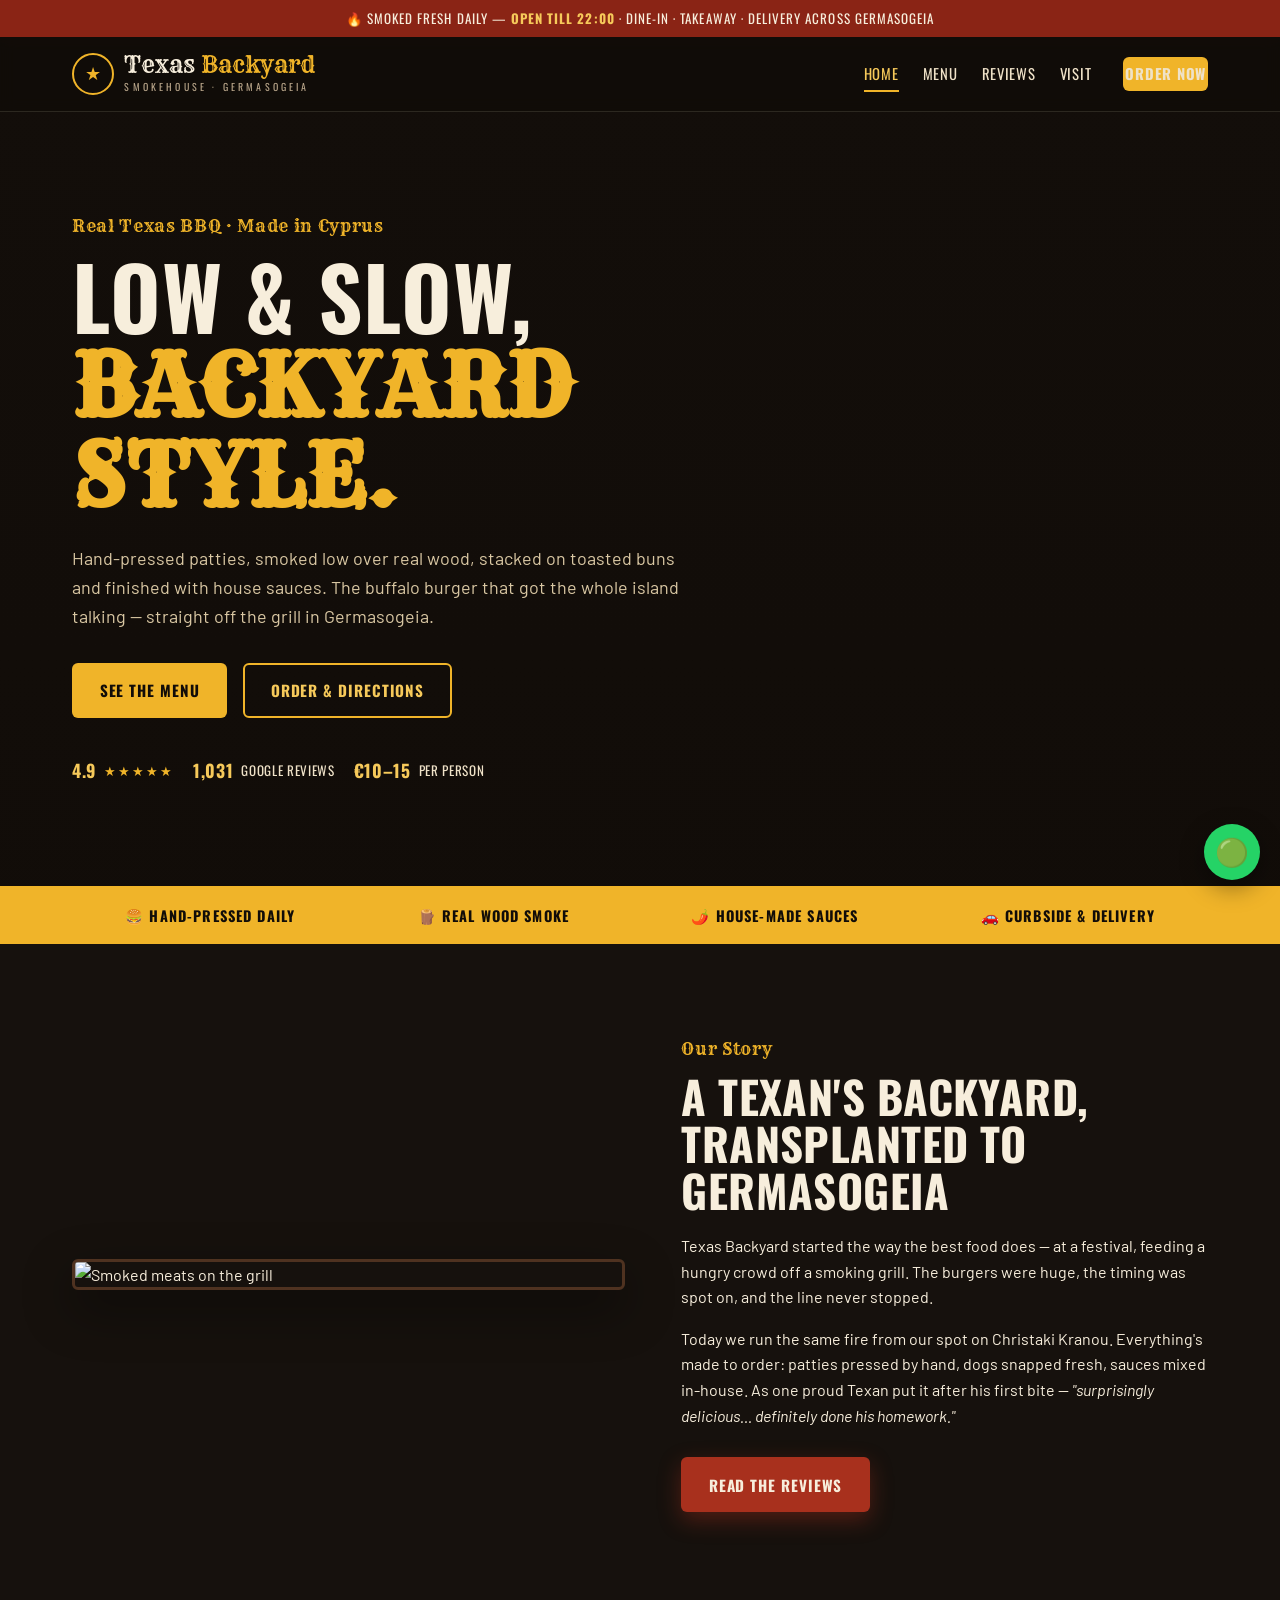
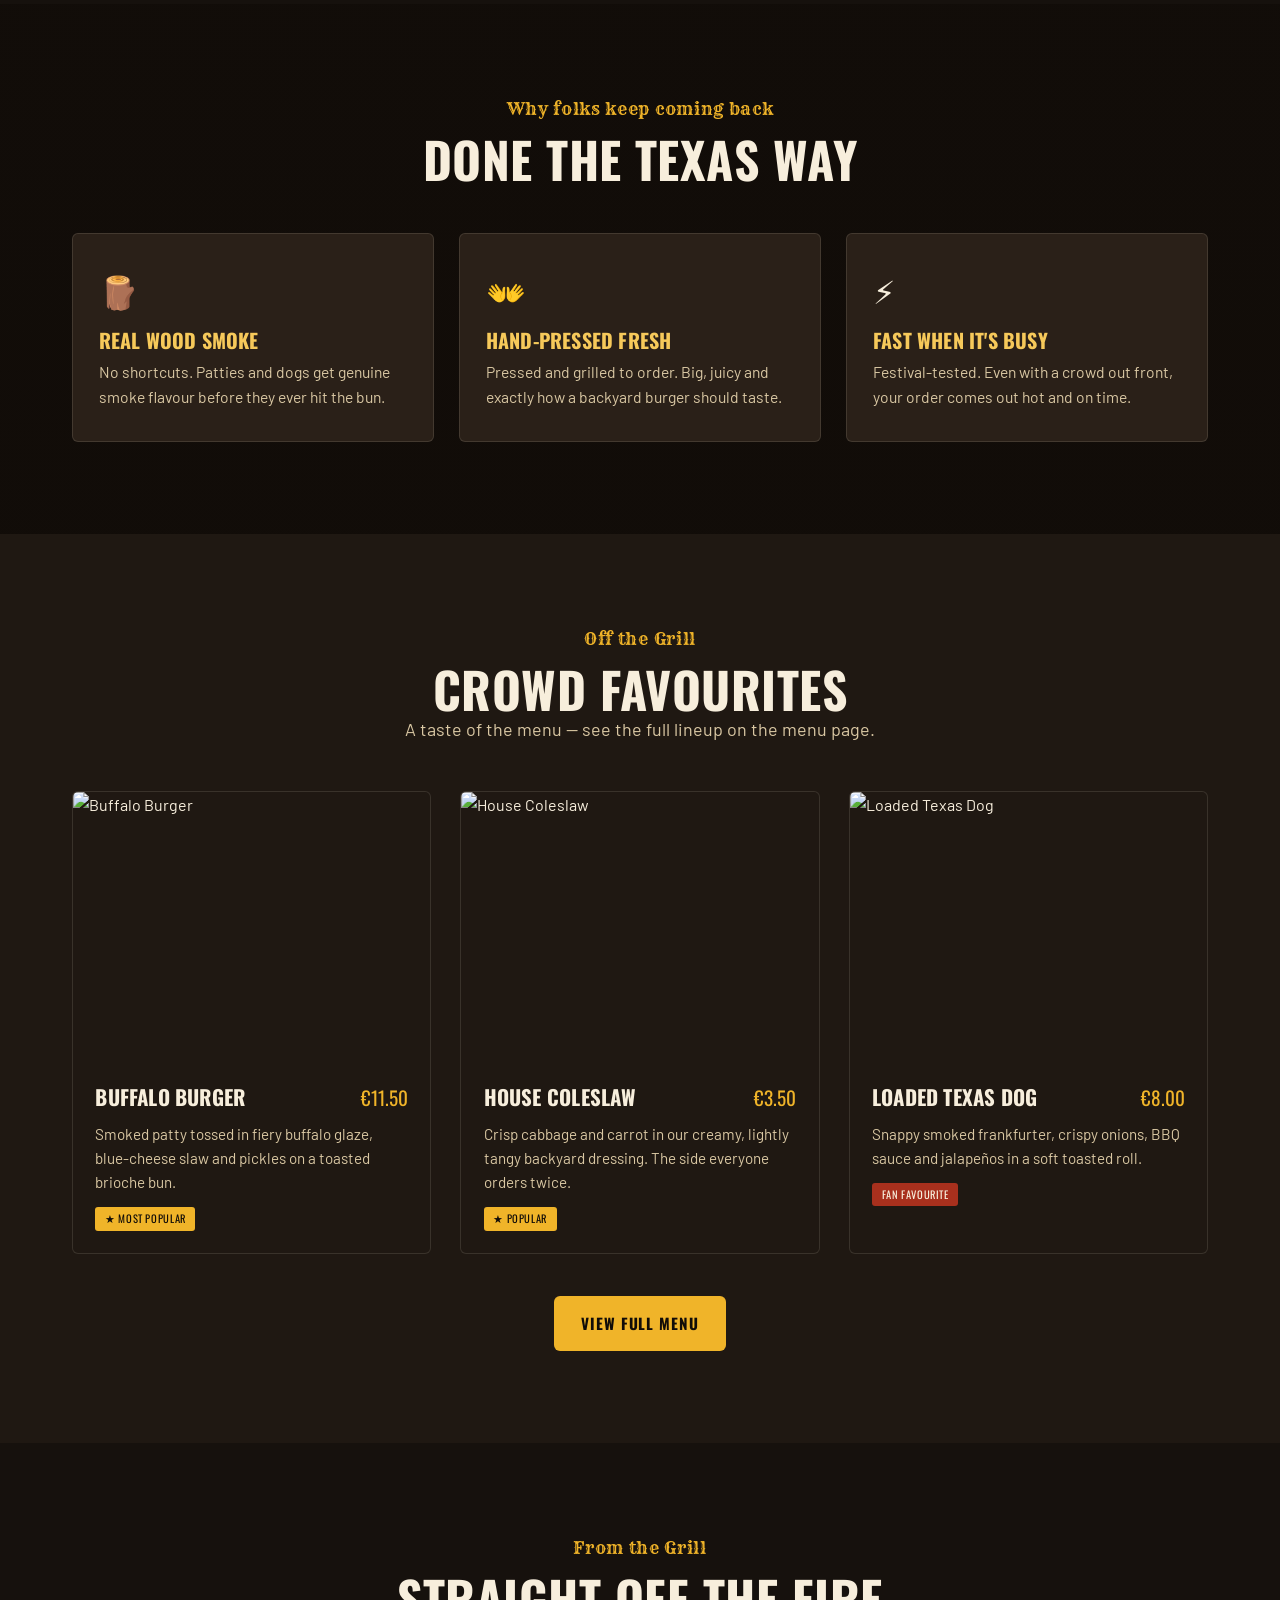
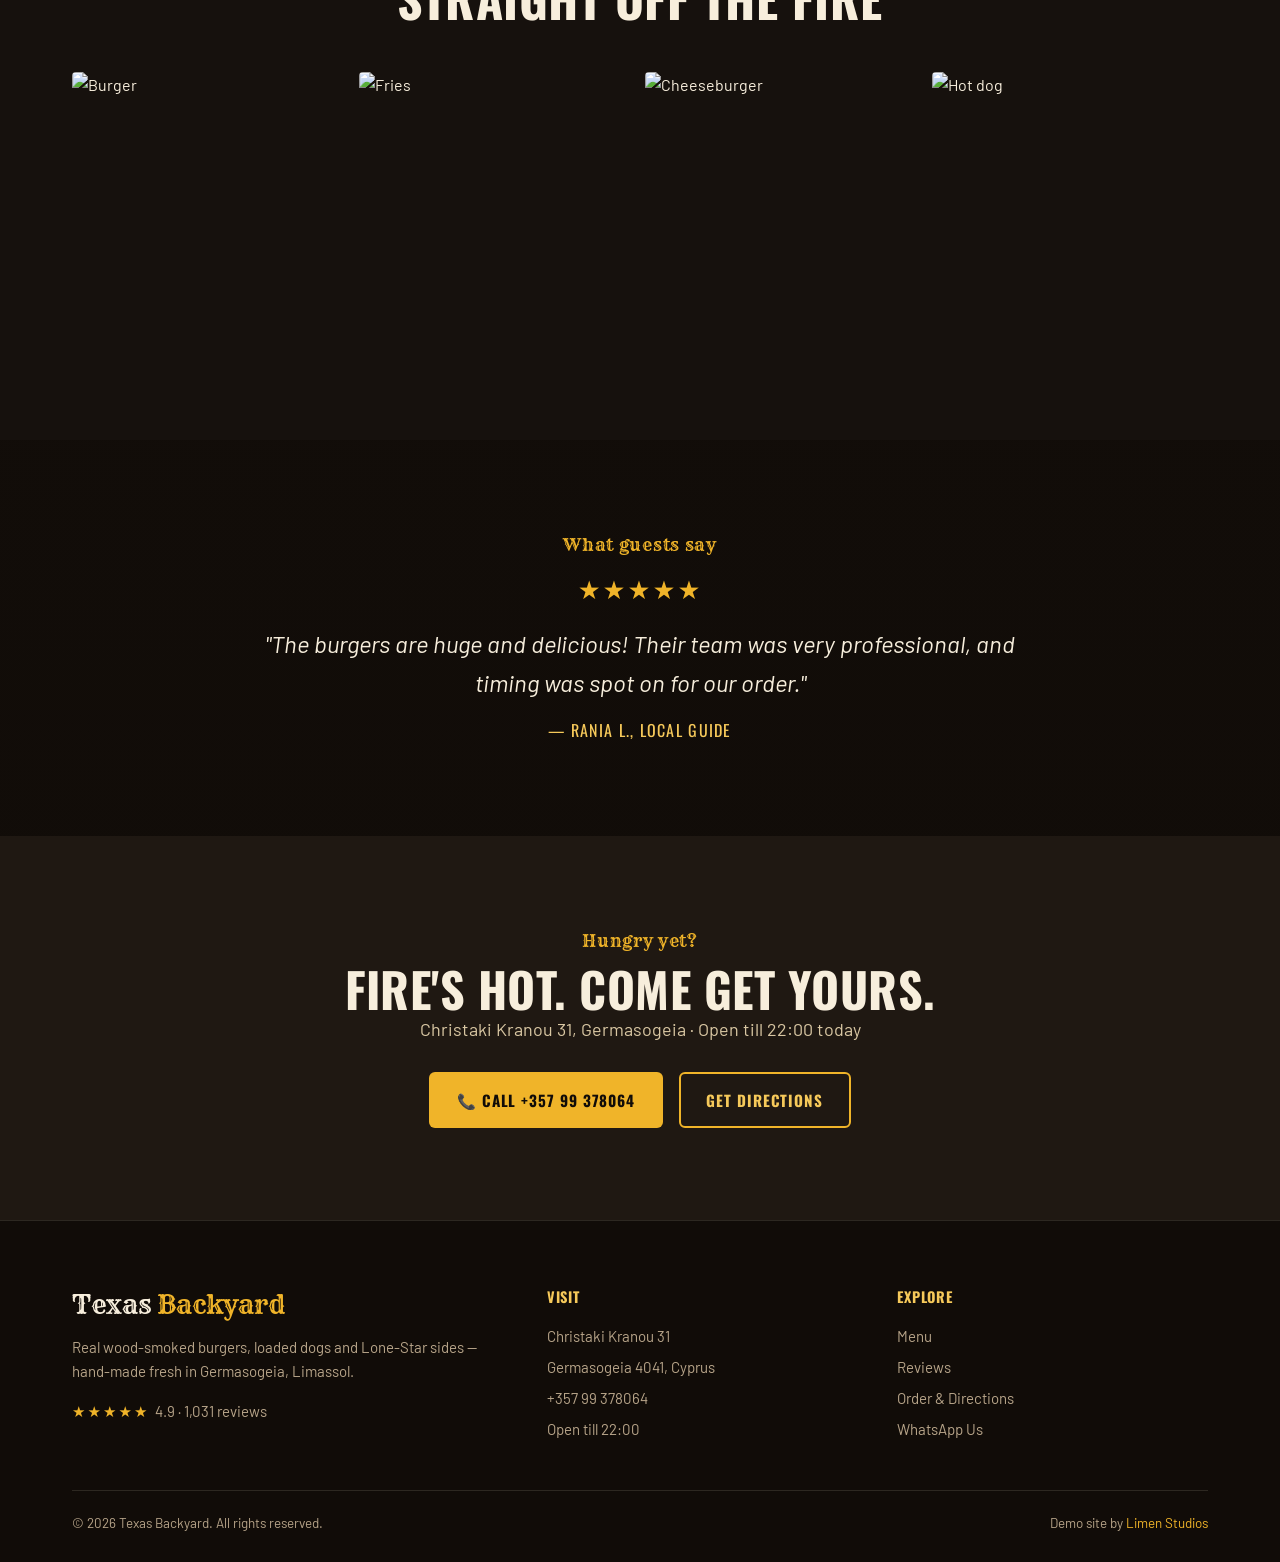
==== index.html @ a99cd173 "Texas Backyard site demo for Limen Studios" ====
<!DOCTYPE html>
<html lang="en">
<head>
  <meta charset="UTF-8" />
  <meta name="viewport" content="width=device-width, initial-scale=1.0" />
  <title>Texas Backyard — Low &amp; Slow BBQ Burgers in Germasogeia, Cyprus</title>
  <meta name="description" content="Texas Backyard serves smoked, hand-pressed burgers, loaded hot dogs and Lone-Star sides in Germasogeia, Limassol. 4.9★ from 1,031 guests. Dine-in, takeaway &amp; delivery." />
  <meta property="og:title" content="Texas Backyard — Roadhouse BBQ &amp; Burgers" />
  <meta property="og:description" content="Smoked burgers, loaded dogs and real Texas sides in Germasogeia, Cyprus. 4.9★ (1,031 reviews)." />
  <meta property="og:type" content="restaurant" />
  <link rel="preconnect" href="https://fonts.googleapis.com" />
  <link rel="preconnect" href="https://fonts.gstatic.com" crossorigin />
  <link href="https://fonts.googleapis.com/css2?family=Rye&family=Oswald:wght@500;600;700&family=Barlow:wght@400;500;600&display=swap" rel="stylesheet" />
  <link rel="stylesheet" href="css/styles.css" />
  <script type="application/ld+json">
  {
    "@context": "https://schema.org",
    "@type": "Restaurant",
    "name": "Texas Backyard",
    "servesCuisine": ["American", "Barbecue", "Burgers"],
    "priceRange": "€€",
    "telephone": "+357 99 378064",
    "address": {
      "@type": "PostalAddress",
      "streetAddress": "Christaki Kranou 31",
      "addressLocality": "Germasogeia",
      "postalCode": "4041",
      "addressCountry": "CY"
    },
    "aggregateRating": { "@type": "AggregateRating", "ratingValue": "4.9", "reviewCount": "1031" }
  }
  </script>
</head>
<body>
  <div class="promo">🔥 Smoked fresh daily — <b>open till 22:00</b> · Dine-in · Takeaway · Delivery across Germasogeia</div>

  <header class="header">
    <div class="wrap">
      <nav class="nav">
        <a class="brand" href="index.html">
          <span class="brand__mark">★</span>
          <span>
            <span class="brand__name">Texas <span>Backyard</span></span>
            <span class="brand__sub">Smokehouse · Germasogeia</span>
          </span>
        </a>
        <div class="nav__links">
          <a href="index.html" class="active">Home</a>
          <a href="menu.html">Menu</a>
          <a href="reviews.html">Reviews</a>
          <a href="contact.html">Visit</a>
          <a class="btn btn--gold nav__cta" href="contact.html">Order Now</a>
        </div>
        <button class="nav__toggle" aria-label="Menu">☰</button>
      </nav>
    </div>
  </header>

  <!-- HERO -->
  <section class="hero">
    <div class="wrap">
      <div class="hero__inner">
        <span class="kicker">Real Texas BBQ · Made in Cyprus</span>
        <h1>Low &amp; slow,<em>backyard style.</em></h1>
        <p class="lead">Hand-pressed patties, smoked low over real wood, stacked on toasted buns and finished with house sauces. The buffalo burger that got the whole island talking — straight off the grill in Germasogeia.</p>
        <div class="hero__actions">
          <a class="btn btn--gold" href="menu.html">See the Menu</a>
          <a class="btn btn--ghost" href="contact.html">Order &amp; Directions</a>
        </div>
        <div class="badge-row">
          <span class="badge"><b>4.9</b><span class="stars">★★★★★</span></span>
          <span class="badge"><b>1,031</b> Google reviews</span>
          <span class="badge"><b>€10–15</b> per person</span>
        </div>
      </div>
    </div>
  </section>

  <div class="strip">
    <div class="wrap">
      <span>🍔 Hand-Pressed Daily</span>
      <span>🪵 Real Wood Smoke</span>
      <span>🌶️ House-Made Sauces</span>
      <span>🚗 Curbside &amp; Delivery</span>
    </div>
  </div>

  <!-- STORY -->
  <section class="section">
    <div class="wrap">
      <div class="split">
        <img src="https://images.unsplash.com/photo-1544025162-d76694265947?auto=format&fit=crop&w=1100&q=70" alt="Smoked meats on the grill" />
        <div>
          <span class="kicker">Our Story</span>
          <h2>A Texan's backyard, transplanted to Germasogeia</h2>
          <p>Texas Backyard started the way the best food does — at a festival, feeding a hungry crowd off a smoking grill. The burgers were huge, the timing was spot on, and the line never stopped.</p>
          <p>Today we run the same fire from our spot on Christaki Kranou. Everything's made to order: patties pressed by hand, dogs snapped fresh, sauces mixed in-house. As one proud Texan put it after his first bite — <em>"surprisingly delicious… definitely done his homework."</em></p>
          <a class="btn btn--primary" href="reviews.html">Read the Reviews</a>
        </div>
      </div>
    </div>
  </section>

  <!-- WHY -->
  <section class="section section--wood">
    <div class="wrap">
      <div class="sec-head center">
        <span class="kicker">Why folks keep coming back</span>
        <h2>Done the Texas way</h2>
      </div>
      <div class="cards">
        <div class="card">
          <div class="card__icon">🪵</div>
          <h3>Real Wood Smoke</h3>
          <p>No shortcuts. Patties and dogs get genuine smoke flavour before they ever hit the bun.</p>
        </div>
        <div class="card">
          <div class="card__icon">👐</div>
          <h3>Hand-Pressed Fresh</h3>
          <p>Pressed and grilled to order. Big, juicy and exactly how a backyard burger should taste.</p>
        </div>
        <div class="card">
          <div class="card__icon">⚡</div>
          <h3>Fast When It's Busy</h3>
          <p>Festival-tested. Even with a crowd out front, your order comes out hot and on time.</p>
        </div>
      </div>
    </div>
  </section>

  <!-- SIGNATURE DISHES -->
  <section class="section section--alt">
    <div class="wrap">
      <div class="sec-head center">
        <span class="kicker">Off the Grill</span>
        <h2>Crowd favourites</h2>
        <p class="lead">A taste of the menu — see the full lineup on the menu page.</p>
      </div>
      <div class="dishes">
        <article class="dish">
          <div class="dish__img"><img src="https://images.unsplash.com/photo-1572802419224-296b0aeee0d9?auto=format&fit=crop&w=800&q=70" alt="Buffalo Burger" /></div>
          <div class="dish__body">
            <div class="dish__top"><h3>Buffalo Burger</h3><span class="dish__price">€11.50</span></div>
            <p>Smoked patty tossed in fiery buffalo glaze, blue-cheese slaw and pickles on a toasted brioche bun.</p>
            <span class="tag tag--gold">★ Most Popular</span>
          </div>
        </article>
        <article class="dish">
          <div class="dish__img"><img src="https://images.unsplash.com/photo-1606755962773-d324e0a13086?auto=format&fit=crop&w=800&q=70" alt="House Coleslaw" /></div>
          <div class="dish__body">
            <div class="dish__top"><h3>House Coleslaw</h3><span class="dish__price">€3.50</span></div>
            <p>Crisp cabbage and carrot in our creamy, lightly tangy backyard dressing. The side everyone orders twice.</p>
            <span class="tag tag--gold">★ Popular</span>
          </div>
        </article>
        <article class="dish">
          <div class="dish__img"><img src="https://images.unsplash.com/photo-1612392062422-ef19b42f74df?auto=format&fit=crop&w=800&q=70" alt="Loaded Texas Dog" /></div>
          <div class="dish__body">
            <div class="dish__top"><h3>Loaded Texas Dog</h3><span class="dish__price">€8.00</span></div>
            <p>Snappy smoked frankfurter, crispy onions, BBQ sauce and jalapeños in a soft toasted roll.</p>
            <span class="tag">Fan Favourite</span>
          </div>
        </article>
      </div>
      <div class="center" style="margin-top:2.6rem;">
        <a class="btn btn--gold" href="menu.html">View Full Menu</a>
      </div>
    </div>
  </section>

  <!-- GALLERY TEASER -->
  <section class="section">
    <div class="wrap">
      <div class="sec-head center">
        <span class="kicker">From the Grill</span>
        <h2>Straight off the fire</h2>
      </div>
      <div class="gallery">
        <img src="https://images.unsplash.com/photo-1550547660-d9450f859349?auto=format&fit=crop&w=500&q=60" alt="Burger" />
        <img src="https://images.unsplash.com/photo-1513104890138-7c749659a591?auto=format&fit=crop&w=500&q=60" alt="Fries" />
        <img src="https://images.unsplash.com/photo-1571091718767-18b5b1457add?auto=format&fit=crop&w=500&q=60" alt="Cheeseburger" />
        <img src="https://images.unsplash.com/photo-1525059696034-4967a8e1dca2?auto=format&fit=crop&w=500&q=60" alt="Hot dog" />
      </div>
    </div>
  </section>

  <!-- REVIEW QUOTE -->
  <section class="section section--wood center">
    <div class="wrap">
      <span class="kicker">What guests say</span>
      <p class="stars" style="font-size:1.6rem;">★★★★★</p>
      <p class="lead" style="font-size:1.5rem;color:var(--cream-100);font-style:italic;margin-top:1rem;">"The burgers are huge and delicious! Their team was very professional, and timing was spot on for our order."</p>
      <p style="color:var(--gold-300);margin-top:1rem;font-family:var(--font-head);text-transform:uppercase;letter-spacing:0.08em;">— Rania L., Local Guide</p>
    </div>
  </section>

  <!-- CTA -->
  <section class="section section--alt center">
    <div class="wrap">
      <span class="kicker">Hungry yet?</span>
      <h2 style="font-size:clamp(2rem,4vw,3rem);">Fire's hot. Come get yours.</h2>
      <p class="lead">Christaki Kranou 31, Germasogeia · Open till 22:00 today</p>
      <div class="hero__actions" style="justify-content:center;margin-top:1.8rem;">
        <a class="btn btn--gold" href="tel:+35799378064">📞 Call +357 99 378064</a>
        <a class="btn btn--ghost" href="contact.html">Get Directions</a>
      </div>
    </div>
  </section>

  <footer class="footer">
    <div class="wrap">
      <div class="footer-grid">
        <div>
          <div class="footer__brand">Texas <span>Backyard</span></div>
          <p>Real wood-smoked burgers, loaded dogs and Lone-Star sides — hand-made fresh in Germasogeia, Limassol.</p>
          <p style="margin-top:1rem;"><span class="stars">★★★★★</span> &nbsp;4.9 · 1,031 reviews</p>
        </div>
        <div>
          <h4>Visit</h4>
          <ul>
            <li>Christaki Kranou 31</li>
            <li>Germasogeia 4041, Cyprus</li>
            <li><a href="tel:+35799378064">+357 99 378064</a></li>
            <li>Open till 22:00</li>
          </ul>
        </div>
        <div>
          <h4>Explore</h4>
          <ul>
            <li><a href="menu.html">Menu</a></li>
            <li><a href="reviews.html">Reviews</a></li>
            <li><a href="contact.html">Order &amp; Directions</a></li>
            <li><a href="https://wa.me/35799378064">WhatsApp Us</a></li>
          </ul>
        </div>
      </div>
      <div class="foot-bottom">
        <span>© 2026 Texas Backyard. All rights reserved.</span>
        <span>Demo site by <a href="#">Limen Studios</a></span>
      </div>
    </div>
  </footer>

  <a class="wa" href="https://wa.me/35799378064" aria-label="WhatsApp" target="_blank">🟢</a>
  <script src="js/main.js"></script>
</body>
</html>
---- css/styles.css ----
/* ============================================================
   Texas Backyard — Roadhouse BBQ theme
   Static demo site for Limen Studios
   ============================================================ */

:root {
  /* Smoke & charcoal */
  --char-950: #110c08;
  --char-900: #16110d;
  --char-800: #1f1812;
  --char-700: #2a2018;

  /* Weathered wood / leather */
  --wood-700: #3a2417;
  --wood-600: #4f3220;
  --wood-500: #6b4326;

  /* BBQ crimson */
  --bbq-700: #8a2415;
  --bbq-600: #a8301d;
  --bbq-500: #c0392b;

  /* Amber / brand gold */
  --gold-500: #e0a738;
  --gold-400: #f0b429;
  --gold-300: #f6c95a;

  /* Cream / parchment */
  --cream-100: #f7eedc;
  --cream-200: #efe2c8;
  --cream-300: #d9c7a3;

  --muted: #b7a489;
  --line: rgba(245, 234, 214, 0.12);

  --font-display: "Rye", "Oswald", serif;
  --font-head: "Oswald", "Arial Narrow", sans-serif;
  --font-body: "Barlow", system-ui, sans-serif;

  --maxw: 1180px;
  --radius: 6px;
  --shadow: 0 18px 50px rgba(0, 0, 0, 0.45);
}

* { box-sizing: border-box; margin: 0; padding: 0; }

html { scroll-behavior: smooth; }

body {
  font-family: var(--font-body);
  color: var(--cream-100);
  background: var(--char-900);
  line-height: 1.6;
  -webkit-font-smoothing: antialiased;
  overflow-x: hidden;
}

img { max-width: 100%; display: block; }
a { color: inherit; text-decoration: none; }

.wrap { width: 100%; max-width: var(--maxw); margin: 0 auto; padding: 0 22px; }

h1, h2, h3 { font-family: var(--font-head); font-weight: 700; line-height: 1.05; text-transform: uppercase; letter-spacing: 0.01em; }

.kicker {
  font-family: var(--font-display);
  color: var(--gold-400);
  font-size: 1.05rem;
  letter-spacing: 0.04em;
  display: inline-block;
  margin-bottom: 0.6rem;
}

.section { padding: 92px 0; position: relative; }
.section--alt { background: var(--char-800); }
.section--wood {
  background:
    linear-gradient(rgba(17,12,8,0.86), rgba(17,12,8,0.92)),
    url("https://images.unsplash.com/photo-1509440159596-0249088772ff?auto=format&fit=crop&w=1600&q=60") center/cover fixed;
}

.center { text-align: center; }

.lead { color: var(--cream-300); font-size: 1.12rem; max-width: 62ch; }
.center .lead { margin-left: auto; margin-right: auto; }

/* ---------- Buttons ---------- */
.btn {
  display: inline-flex;
  align-items: center;
  gap: 0.5rem;
  font-family: var(--font-head);
  text-transform: uppercase;
  letter-spacing: 0.06em;
  font-weight: 700;
  font-size: 0.95rem;
  padding: 0.85rem 1.6rem;
  border-radius: var(--radius);
  border: 2px solid transparent;
  cursor: pointer;
  transition: transform 0.12s ease, background 0.2s ease, color 0.2s ease;
}
.btn:hover { transform: translateY(-2px); }
.btn--primary { background: var(--bbq-600); color: var(--cream-100); box-shadow: 0 8px 22px rgba(168,48,29,0.4); }
.btn--primary:hover { background: var(--bbq-500); }
.btn--gold { background: var(--gold-400); color: var(--char-950); }
.btn--gold:hover { background: var(--gold-300); }
.btn--ghost { border-color: var(--gold-400); color: var(--gold-300); }
.btn--ghost:hover { background: var(--gold-400); color: var(--char-950); }

/* ---------- Promo bar ---------- */
.promo {
  background: var(--bbq-700);
  color: var(--cream-100);
  text-align: center;
  font-family: var(--font-head);
  text-transform: uppercase;
  letter-spacing: 0.08em;
  font-size: 0.82rem;
  padding: 0.5rem 1rem;
}
.promo b { color: var(--gold-300); }

/* ---------- Header ---------- */
.header {
  position: sticky;
  top: 0;
  z-index: 50;
  background: rgba(17, 12, 8, 0.92);
  backdrop-filter: blur(8px);
  border-bottom: 1px solid var(--line);
}
.nav { display: flex; align-items: center; justify-content: space-between; height: 74px; }
.brand { display: flex; align-items: center; gap: 0.65rem; }
.brand__mark {
  width: 42px; height: 42px;
  display: grid; place-items: center;
  border: 2px solid var(--gold-400);
  border-radius: 50%;
  color: var(--gold-400);
  font-family: var(--font-display);
  font-size: 1.1rem;
}
.brand__name { font-family: var(--font-display); font-size: 1.45rem; color: var(--cream-100); line-height: 1; }
.brand__name span { color: var(--gold-400); }
.brand__sub { display: block; font-family: var(--font-head); font-size: 0.62rem; letter-spacing: 0.32em; color: var(--muted); text-transform: uppercase; }

.nav__links { display: flex; align-items: center; gap: 1.5rem; }
.nav__links a {
  font-family: var(--font-head);
  text-transform: uppercase;
  letter-spacing: 0.05em;
  font-size: 0.92rem;
  color: var(--cream-200);
  position: relative;
  padding: 0.2rem 0;
}
.nav__links a::after {
  content: ""; position: absolute; left: 0; bottom: -3px; height: 2px; width: 0;
  background: var(--gold-400); transition: width 0.2s ease;
}
.nav__links a:hover::after, .nav__links a.active::after { width: 100%; }
.nav__links a.active { color: var(--gold-300); }

.nav__cta { margin-left: 0.5rem; }
.nav__toggle { display: none; background: none; border: 0; color: var(--cream-100); font-size: 1.6rem; cursor: pointer; }

/* ---------- Hero ---------- */
.hero {
  position: relative;
  min-height: 86vh;
  display: flex;
  align-items: center;
  background:
    linear-gradient(rgba(17,12,8,0.62), rgba(17,12,8,0.88)),
    url("https://images.unsplash.com/photo-1568901346375-23c9450c58cd?auto=format&fit=crop&w=1800&q=70") center/cover;
}
.hero__inner { padding: 80px 0; max-width: 720px; }
.hero h1 { font-size: clamp(2.8rem, 7vw, 5.4rem); color: var(--cream-100); }
.hero h1 em { font-family: var(--font-display); font-style: normal; color: var(--gold-400); display: block; }
.hero .lead { margin: 1.4rem 0 2rem; }
.hero__actions { display: flex; flex-wrap: wrap; gap: 1rem; }
.badge-row { display: flex; flex-wrap: wrap; gap: 1.2rem; margin-top: 2.4rem; }
.badge {
  display: flex; align-items: center; gap: 0.5rem;
  font-family: var(--font-head); text-transform: uppercase; letter-spacing: 0.05em;
  font-size: 0.82rem; color: var(--cream-200);
}
.badge b { color: var(--gold-300); font-size: 1.1rem; }

/* star rating inline */
.stars { color: var(--gold-400); letter-spacing: 2px; }

/* ---------- Feature strip ---------- */
.strip { background: var(--gold-400); color: var(--char-950); }
.strip .wrap { display: flex; flex-wrap: wrap; justify-content: space-around; gap: 1rem; padding: 1.1rem 22px; }
.strip span { font-family: var(--font-head); text-transform: uppercase; letter-spacing: 0.08em; font-weight: 700; font-size: 0.9rem; }

/* ---------- Sections / grids ---------- */
.sec-head { margin-bottom: 3rem; }
.sec-head h2 { font-size: clamp(2rem, 4vw, 3.1rem); }

.split { display: grid; grid-template-columns: 1.05fr 1fr; gap: 3.5rem; align-items: center; }
.split img { border-radius: var(--radius); box-shadow: var(--shadow); border: 3px solid var(--wood-600); }
.split h2 { font-size: clamp(1.9rem, 3.5vw, 2.8rem); margin-bottom: 1.2rem; }
.split p + p { margin-top: 1rem; }
.split .btn { margin-top: 1.8rem; }

/* feature cards */
.cards { display: grid; grid-template-columns: repeat(3, 1fr); gap: 1.6rem; }
.card {
  background: var(--char-700);
  border: 1px solid var(--line);
  border-radius: var(--radius);
  padding: 2rem 1.6rem;
  transition: transform 0.18s ease, border-color 0.2s ease;
}
.card:hover { transform: translateY(-5px); border-color: var(--gold-500); }
.card__icon { font-size: 2rem; margin-bottom: 0.8rem; }
.card h3 { color: var(--gold-300); font-size: 1.25rem; margin-bottom: 0.5rem; }
.card p { color: var(--cream-300); font-size: 0.98rem; }

/* ---------- Signature dishes ---------- */
.dishes { display: grid; grid-template-columns: repeat(3, 1fr); gap: 1.8rem; }
.dish {
  background: var(--char-800);
  border: 1px solid var(--line);
  border-radius: var(--radius);
  overflow: hidden;
  transition: transform 0.18s ease;
}
.dish:hover { transform: translateY(-6px); }
.dish__img { aspect-ratio: 4/3; overflow: hidden; }
.dish__img img { width: 100%; height: 100%; object-fit: cover; transition: transform 0.4s ease; }
.dish:hover .dish__img img { transform: scale(1.06); }
.dish__body { padding: 1.4rem; }
.dish__top { display: flex; justify-content: space-between; align-items: baseline; gap: 0.5rem; }
.dish__body h3 { font-size: 1.3rem; }
.dish__price { font-family: var(--font-head); color: var(--gold-400); font-size: 1.2rem; white-space: nowrap; }
.dish__body p { color: var(--cream-300); font-size: 0.95rem; margin-top: 0.5rem; }
.tag {
  display: inline-block; font-family: var(--font-head); text-transform: uppercase;
  letter-spacing: 0.06em; font-size: 0.66rem; padding: 0.2rem 0.6rem; border-radius: 3px;
  background: var(--bbq-600); color: var(--cream-100); margin-top: 0.8rem;
}
.tag--gold { background: var(--gold-400); color: var(--char-950); }

/* ---------- Menu page ---------- */
.menu-group { margin-bottom: 3.2rem; }
.menu-group h2 { font-size: 1.9rem; color: var(--gold-300); border-bottom: 2px solid var(--wood-600); padding-bottom: 0.6rem; margin-bottom: 1.6rem; }
.menu-item { display: flex; justify-content: space-between; gap: 1rem; padding: 0.9rem 0; border-bottom: 1px dashed var(--line); }
.menu-item__name { font-family: var(--font-head); font-size: 1.18rem; color: var(--cream-100); }
.menu-item__desc { color: var(--muted); font-size: 0.92rem; }
.menu-item__price { font-family: var(--font-head); color: var(--gold-400); font-size: 1.18rem; white-space: nowrap; }
.menu-note { color: var(--muted); font-size: 0.9rem; text-align: center; margin-top: 2rem; }

/* ---------- Reviews ---------- */
.rating-hero { display: flex; flex-wrap: wrap; align-items: center; gap: 2.5rem; justify-content: center; margin-bottom: 3.5rem; }
.rating-score { text-align: center; }
.rating-score .num { font-family: var(--font-display); font-size: 4.4rem; color: var(--gold-400); line-height: 1; }
.rating-score .stars { font-size: 1.4rem; }
.rating-score small { display: block; color: var(--muted); margin-top: 0.4rem; }
.rating-bars { flex: 1; min-width: 260px; max-width: 420px; }
.rbar { display: flex; align-items: center; gap: 0.8rem; margin: 0.35rem 0; font-size: 0.85rem; color: var(--muted); }
.rbar__track { flex: 1; height: 8px; background: var(--char-700); border-radius: 99px; overflow: hidden; }
.rbar__fill { height: 100%; background: var(--gold-400); }

.reviews { display: grid; grid-template-columns: repeat(2, 1fr); gap: 1.6rem; }
.review {
  background: var(--char-800);
  border: 1px solid var(--line);
  border-left: 3px solid var(--gold-500);
  border-radius: var(--radius);
  padding: 1.6rem;
}
.review__head { display: flex; align-items: center; gap: 0.8rem; margin-bottom: 0.7rem; }
.review__avatar {
  width: 44px; height: 44px; border-radius: 50%;
  display: grid; place-items: center;
  background: var(--wood-600); color: var(--gold-300);
  font-family: var(--font-head); font-size: 1.1rem;
}
.review__who b { display: block; color: var(--cream-100); font-family: var(--font-head); letter-spacing: 0.02em; }
.review__who small { color: var(--muted); }
.review__body { color: var(--cream-200); font-size: 0.97rem; }
.review .stars { font-size: 0.95rem; margin-bottom: 0.5rem; }
.review__reply {
  margin-top: 1rem; padding: 0.9rem 1rem; background: var(--char-700);
  border-radius: var(--radius); font-size: 0.9rem; color: var(--cream-300);
}
.review__reply b { color: var(--gold-300); font-family: var(--font-head); }

/* ---------- Contact ---------- */
.contact-grid { display: grid; grid-template-columns: 1fr 1.1fr; gap: 3rem; }
.info-block { margin-bottom: 1.6rem; }
.info-block h4 { font-family: var(--font-head); text-transform: uppercase; letter-spacing: 0.05em; color: var(--gold-300); font-size: 0.85rem; margin-bottom: 0.3rem; }
.info-block p { color: var(--cream-200); }
.info-block a { color: var(--cream-100); border-bottom: 1px solid var(--gold-500); }

.hours-list { list-style: none; }
.hours-list li { display: flex; justify-content: space-between; padding: 0.4rem 0; border-bottom: 1px dashed var(--line); color: var(--cream-200); }
.hours-list .today { color: var(--gold-300); font-weight: 700; }
.open-now { display: inline-flex; align-items: center; gap: 0.45rem; color: #6fcf6f; font-family: var(--font-head); text-transform: uppercase; letter-spacing: 0.06em; font-size: 0.82rem; }
.open-now::before { content: ""; width: 9px; height: 9px; border-radius: 50%; background: #6fcf6f; box-shadow: 0 0 8px #6fcf6f; }

form { display: grid; gap: 1rem; }
.field label { display: block; font-family: var(--font-head); text-transform: uppercase; letter-spacing: 0.04em; font-size: 0.78rem; color: var(--cream-300); margin-bottom: 0.35rem; }
.field input, .field textarea, .field select {
  width: 100%; padding: 0.8rem 0.9rem;
  background: var(--char-800); border: 1px solid var(--line); border-radius: var(--radius);
  color: var(--cream-100); font-family: var(--font-body); font-size: 1rem;
}
.field input:focus, .field textarea:focus, .field select:focus { outline: none; border-color: var(--gold-400); }
.row2 { display: grid; grid-template-columns: 1fr 1fr; gap: 1rem; }

.map-embed { border: 3px solid var(--wood-600); border-radius: var(--radius); overflow: hidden; box-shadow: var(--shadow); }
.map-embed iframe { width: 100%; height: 320px; border: 0; display: block; filter: grayscale(0.2) contrast(1.05); }

/* ---------- Footer ---------- */
.footer { background: var(--char-950); border-top: 1px solid var(--line); padding: 64px 0 28px; }
.footer-grid { display: grid; grid-template-columns: 1.4fr 1fr 1fr; gap: 2.5rem; }
.footer h4 { font-family: var(--font-head); text-transform: uppercase; letter-spacing: 0.05em; color: var(--gold-300); font-size: 0.9rem; margin-bottom: 1rem; }
.footer p, .footer li { color: var(--muted); font-size: 0.94rem; }
.footer ul { list-style: none; display: grid; gap: 0.45rem; }
.footer a:hover { color: var(--gold-300); }
.footer__brand { font-family: var(--font-display); font-size: 1.6rem; color: var(--cream-100); margin-bottom: 0.6rem; }
.footer__brand span { color: var(--gold-400); }
.foot-bottom { margin-top: 3rem; padding-top: 1.4rem; border-top: 1px solid var(--line); display: flex; flex-wrap: wrap; justify-content: space-between; gap: 0.6rem; color: var(--muted); font-size: 0.84rem; }
.foot-bottom a { color: var(--gold-400); }

/* ---------- WhatsApp float ---------- */
.wa {
  position: fixed; right: 20px; bottom: 20px; z-index: 60;
  width: 56px; height: 56px; border-radius: 50%;
  background: #25d366; color: #fff; display: grid; place-items: center;
  box-shadow: 0 8px 24px rgba(0,0,0,0.4); font-size: 1.7rem;
  transition: transform 0.15s ease;
}
.wa:hover { transform: scale(1.08); }

/* ---------- Page hero (interior) ---------- */
.page-hero {
  padding: 120px 0 70px;
  text-align: center;
  background:
    linear-gradient(rgba(17,12,8,0.78), rgba(17,12,8,0.92)),
    url("https://images.unsplash.com/photo-1529193591184-b1d58069ecdd?auto=format&fit=crop&w=1600&q=60") center/cover;
}
.page-hero h1 { font-size: clamp(2.4rem, 5vw, 4rem); color: var(--cream-100); }
.page-hero p { color: var(--gold-300); font-family: var(--font-head); text-transform: uppercase; letter-spacing: 0.12em; margin-top: 0.6rem; }

/* ---------- Gallery teaser ---------- */
.gallery { display: grid; grid-template-columns: repeat(4, 1fr); gap: 10px; }
.gallery img { aspect-ratio: 1; object-fit: cover; border-radius: 4px; transition: opacity 0.2s ease; }
.gallery img:hover { opacity: 0.85; }

/* ---------- Responsive ---------- */
@media (max-width: 900px) {
  .nav__links { display: none; }
  .nav__toggle { display: block; }
  .nav.open .nav__links {
    display: flex; flex-direction: column; align-items: flex-start;
    position: absolute; top: 74px; left: 0; right: 0;
    background: var(--char-900); padding: 1.2rem 22px; gap: 1rem;
    border-bottom: 1px solid var(--line);
  }
  .split, .contact-grid { grid-template-columns: 1fr; gap: 2rem; }
  .cards, .dishes, .reviews, .footer-grid { grid-template-columns: 1fr; }
  .gallery { grid-template-columns: repeat(2, 1fr); }
  .section { padding: 64px 0; }
}
@media (min-width: 560px) and (max-width: 900px) {
  .cards, .dishes { grid-template-columns: repeat(2, 1fr); }
}
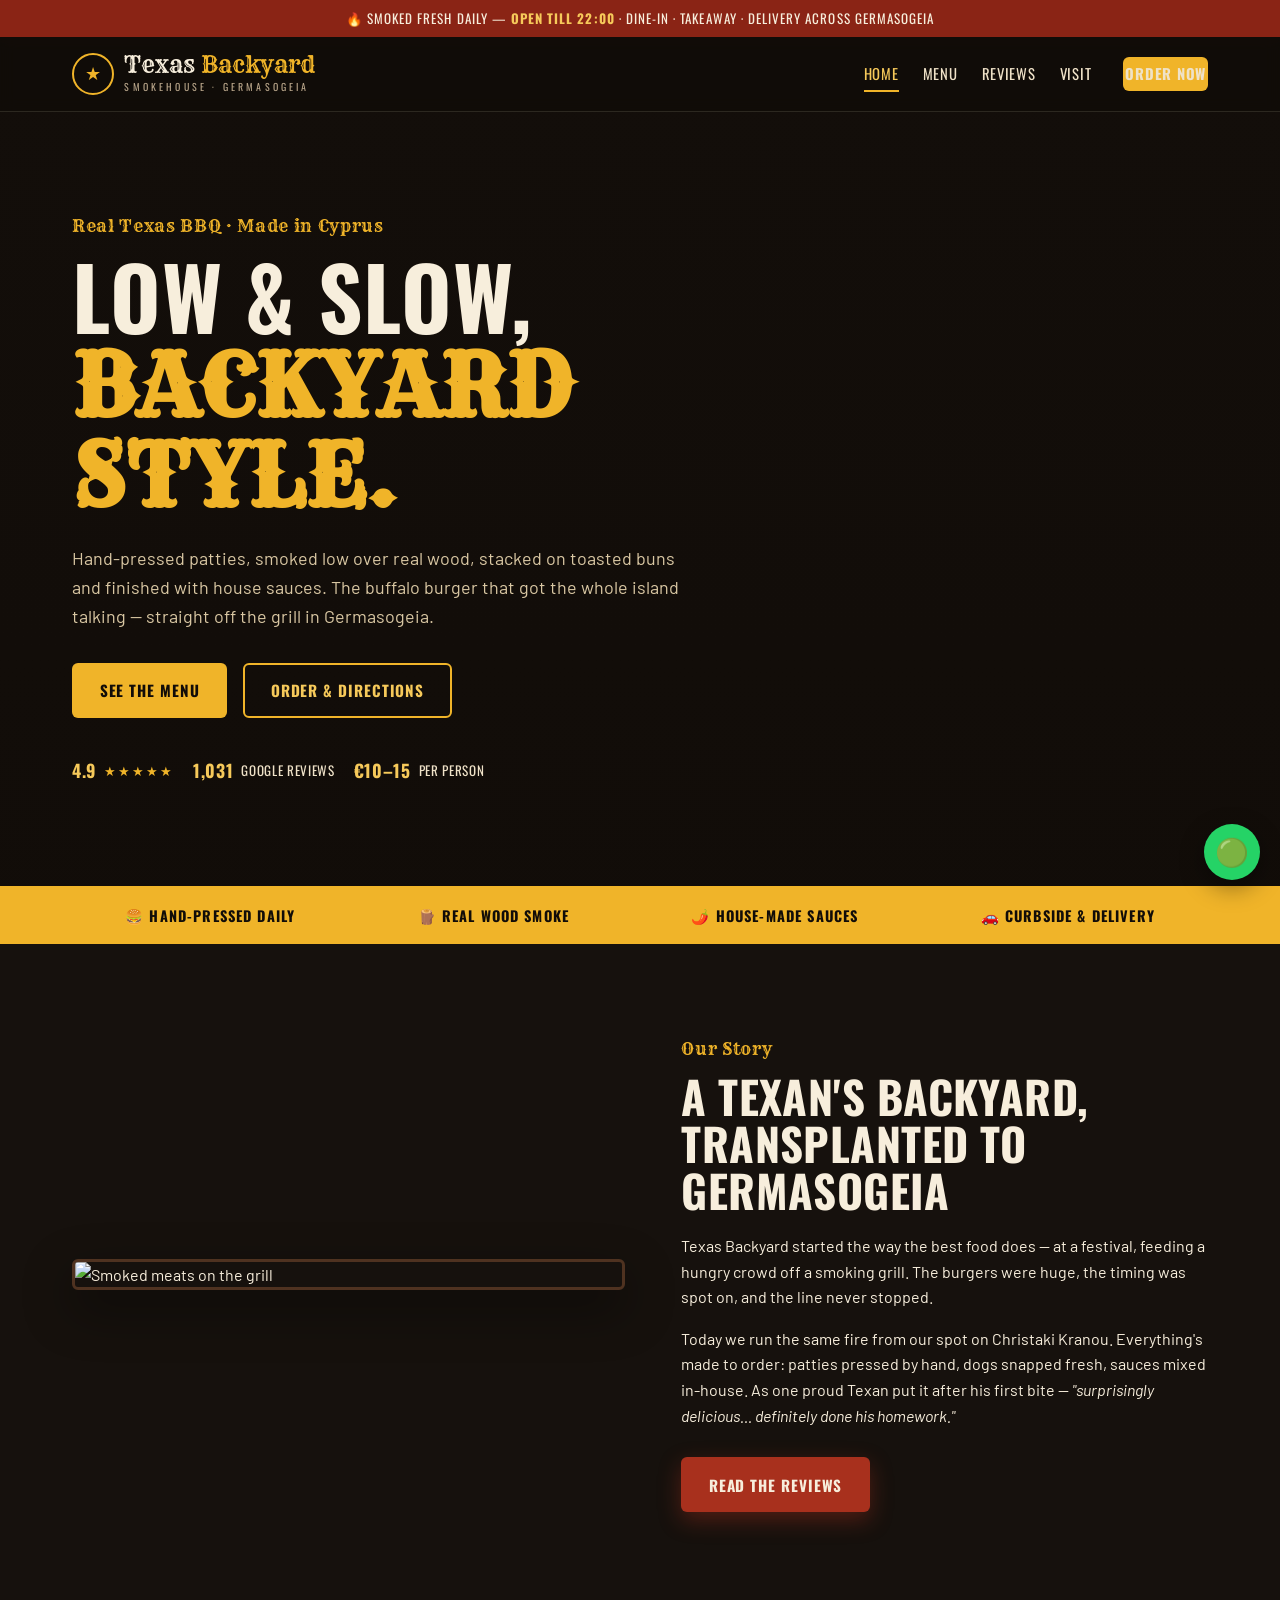
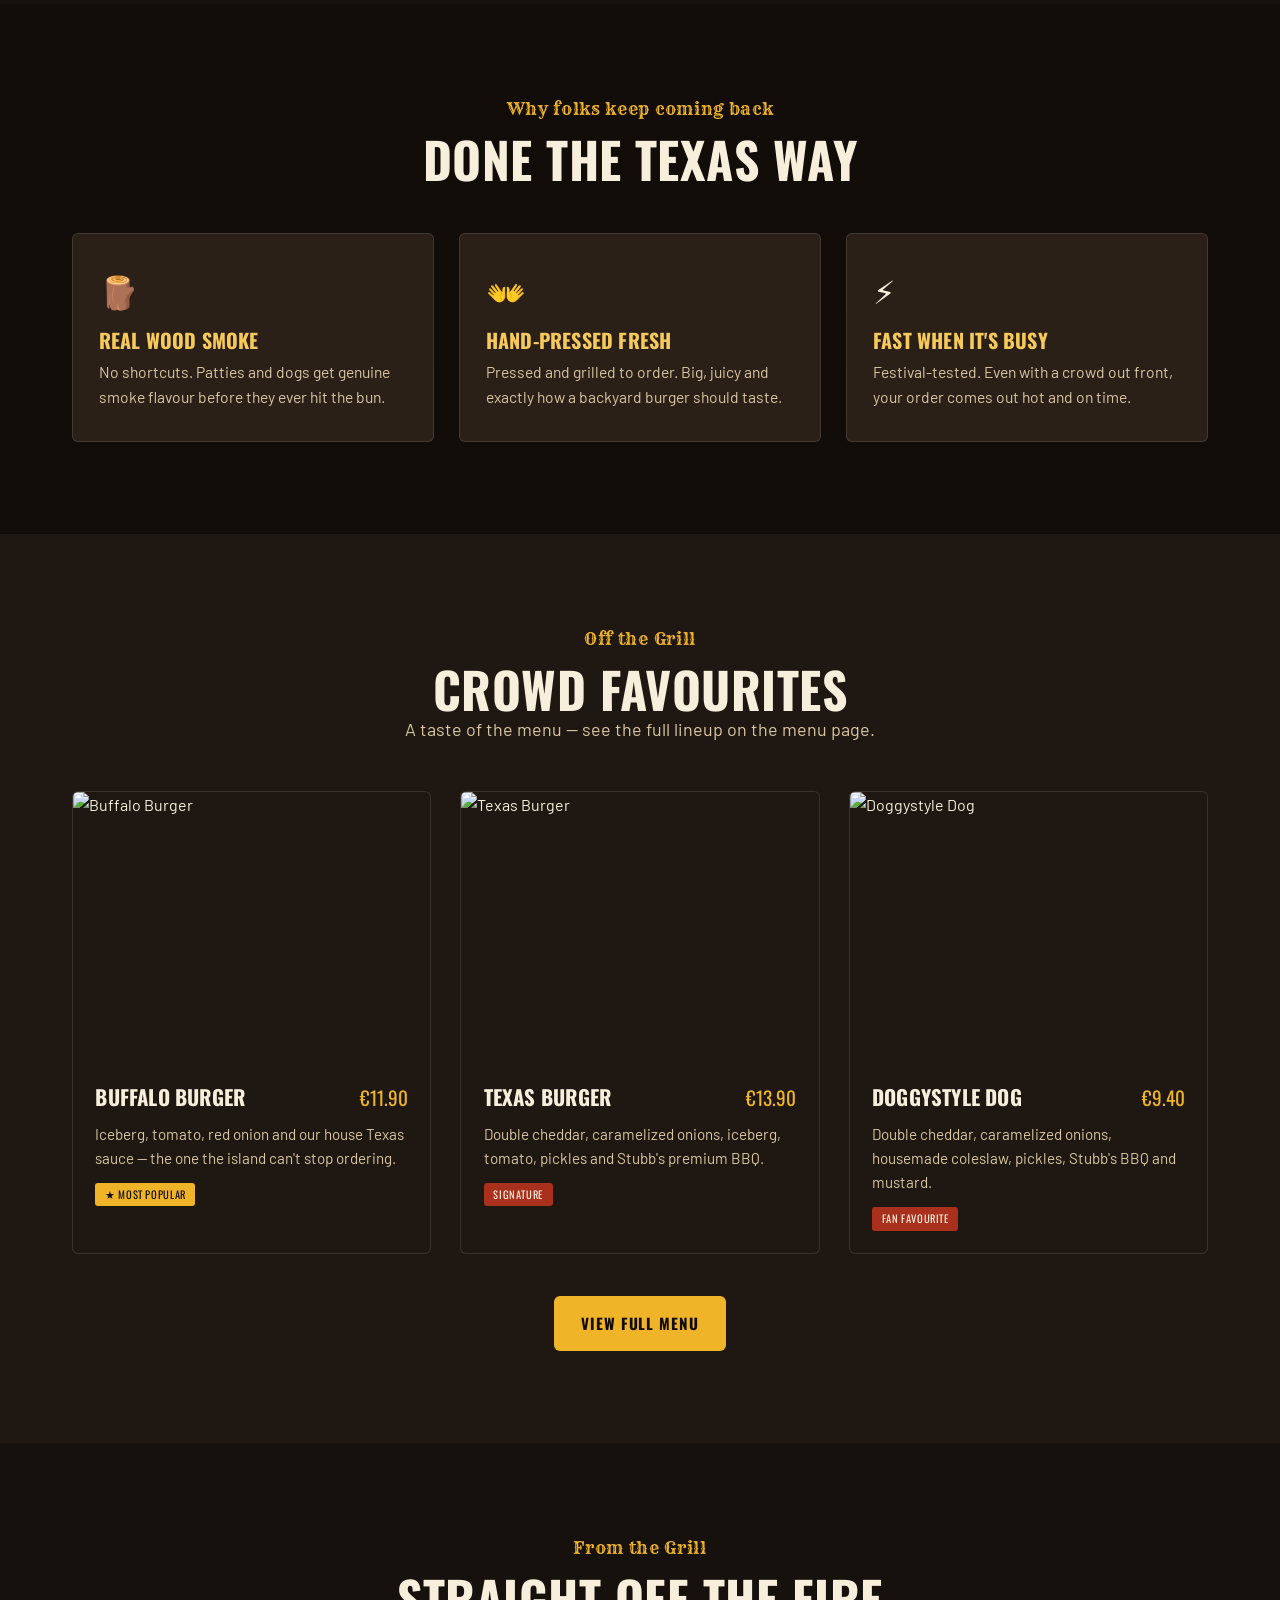
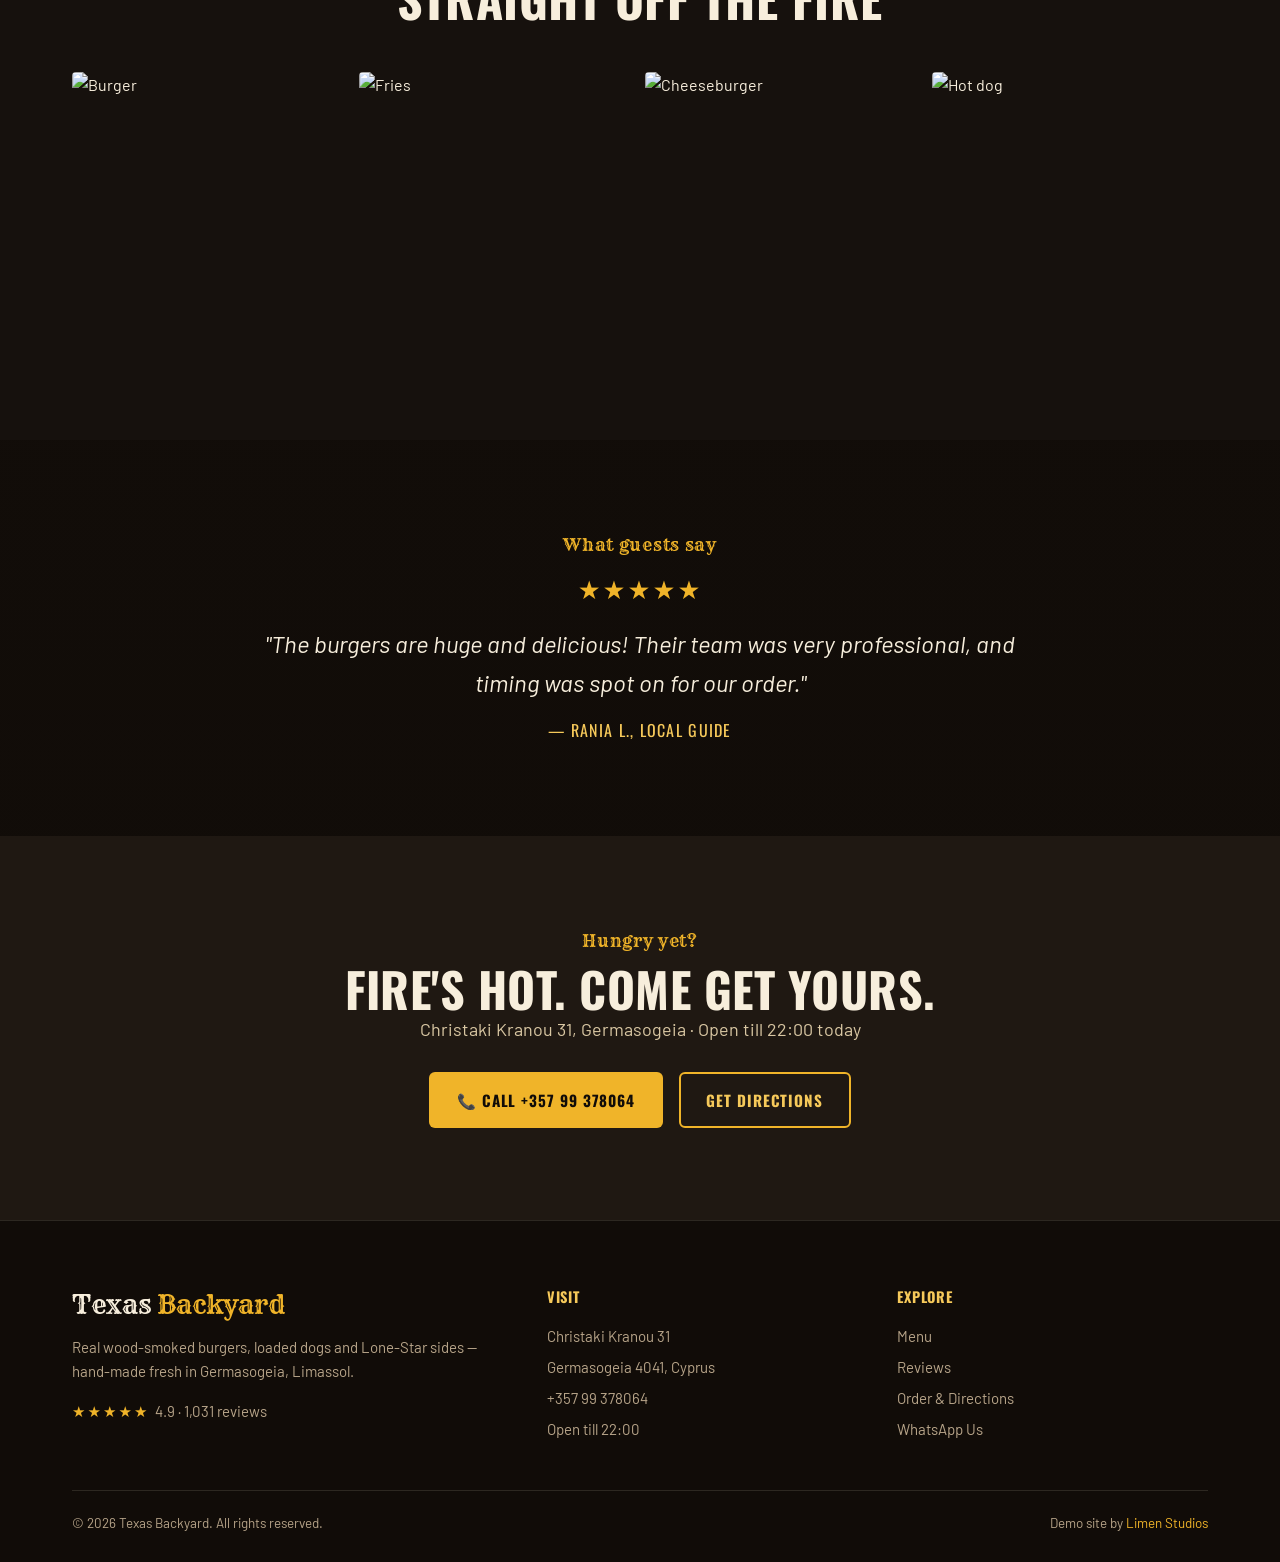
==== commit 093013a1: "Replace menu with real Texas Backyard menu (burgers, hot dogs, wings, sides, desserts)" ====
--- a/index.html
+++ b/index.html
@@ -140,24 +140,24 @@
         <article class="dish">
           <div class="dish__img"><img src="https://images.unsplash.com/photo-1572802419224-296b0aeee0d9?auto=format&fit=crop&w=800&q=70" alt="Buffalo Burger" /></div>
           <div class="dish__body">
-            <div class="dish__top"><h3>Buffalo Burger</h3><span class="dish__price">€11.50</span></div>
-            <p>Smoked patty tossed in fiery buffalo glaze, blue-cheese slaw and pickles on a toasted brioche bun.</p>
+            <div class="dish__top"><h3>Buffalo Burger</h3><span class="dish__price">€11.90</span></div>
+            <p>Iceberg, tomato, red onion and our house Texas sauce — the one the island can't stop ordering.</p>
             <span class="tag tag--gold">★ Most Popular</span>
           </div>
         </article>
         <article class="dish">
-          <div class="dish__img"><img src="https://images.unsplash.com/photo-1606755962773-d324e0a13086?auto=format&fit=crop&w=800&q=70" alt="House Coleslaw" /></div>
+          <div class="dish__img"><img src="https://images.unsplash.com/photo-1571091718767-18b5b1457add?auto=format&fit=crop&w=800&q=70" alt="Texas Burger" /></div>
           <div class="dish__body">
-            <div class="dish__top"><h3>House Coleslaw</h3><span class="dish__price">€3.50</span></div>
-            <p>Crisp cabbage and carrot in our creamy, lightly tangy backyard dressing. The side everyone orders twice.</p>
-            <span class="tag tag--gold">★ Popular</span>
+            <div class="dish__top"><h3>Texas Burger</h3><span class="dish__price">€13.90</span></div>
+            <p>Double cheddar, caramelized onions, iceberg, tomato, pickles and Stubb's premium BBQ.</p>
+            <span class="tag">Signature</span>
           </div>
         </article>
         <article class="dish">
-          <div class="dish__img"><img src="https://images.unsplash.com/photo-1612392062422-ef19b42f74df?auto=format&fit=crop&w=800&q=70" alt="Loaded Texas Dog" /></div>
+          <div class="dish__img"><img src="https://images.unsplash.com/photo-1612392062422-ef19b42f74df?auto=format&fit=crop&w=800&q=70" alt="Doggystyle Dog" /></div>
           <div class="dish__body">
-            <div class="dish__top"><h3>Loaded Texas Dog</h3><span class="dish__price">€8.00</span></div>
-            <p>Snappy smoked frankfurter, crispy onions, BBQ sauce and jalapeños in a soft toasted roll.</p>
+            <div class="dish__top"><h3>Doggystyle Dog</h3><span class="dish__price">€9.40</span></div>
+            <p>Double cheddar, caramelized onions, housemade coleslaw, pickles, Stubb's BBQ and mustard.</p>
             <span class="tag">Fan Favourite</span>
           </div>
         </article>
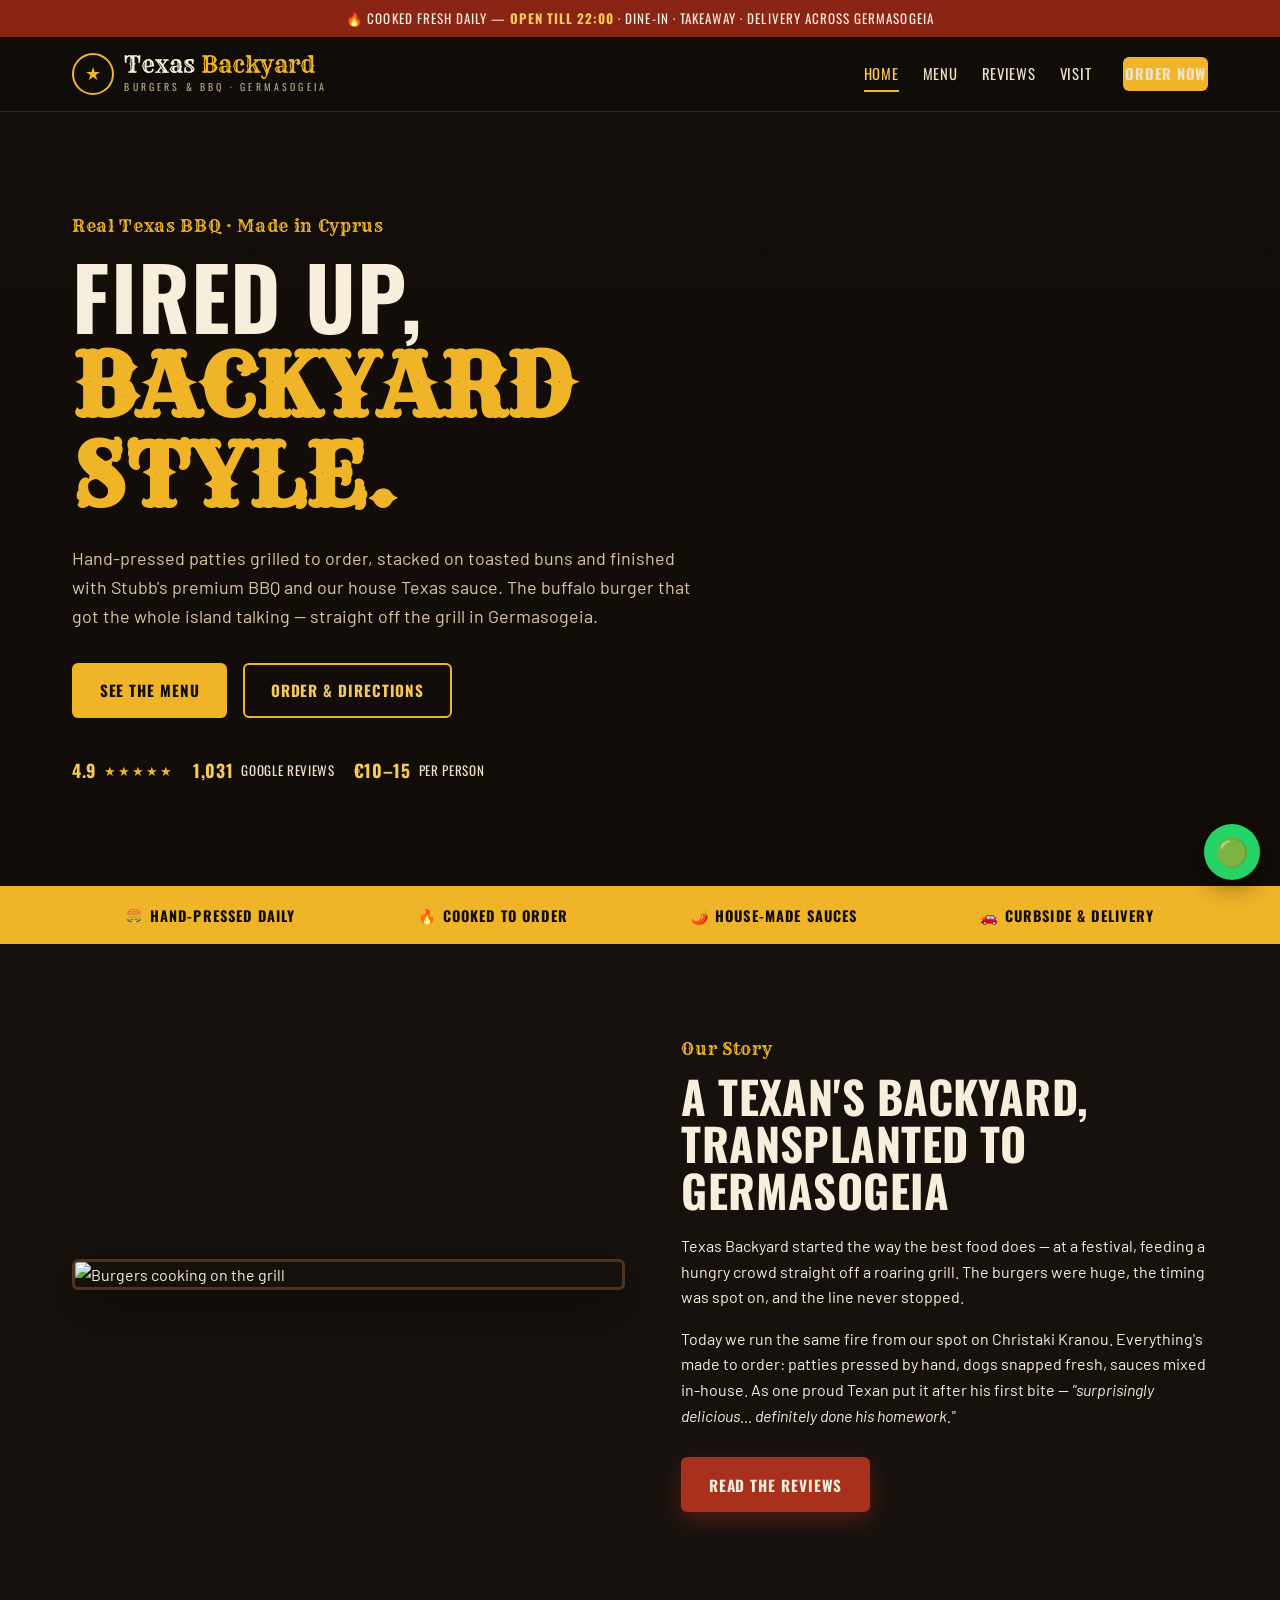
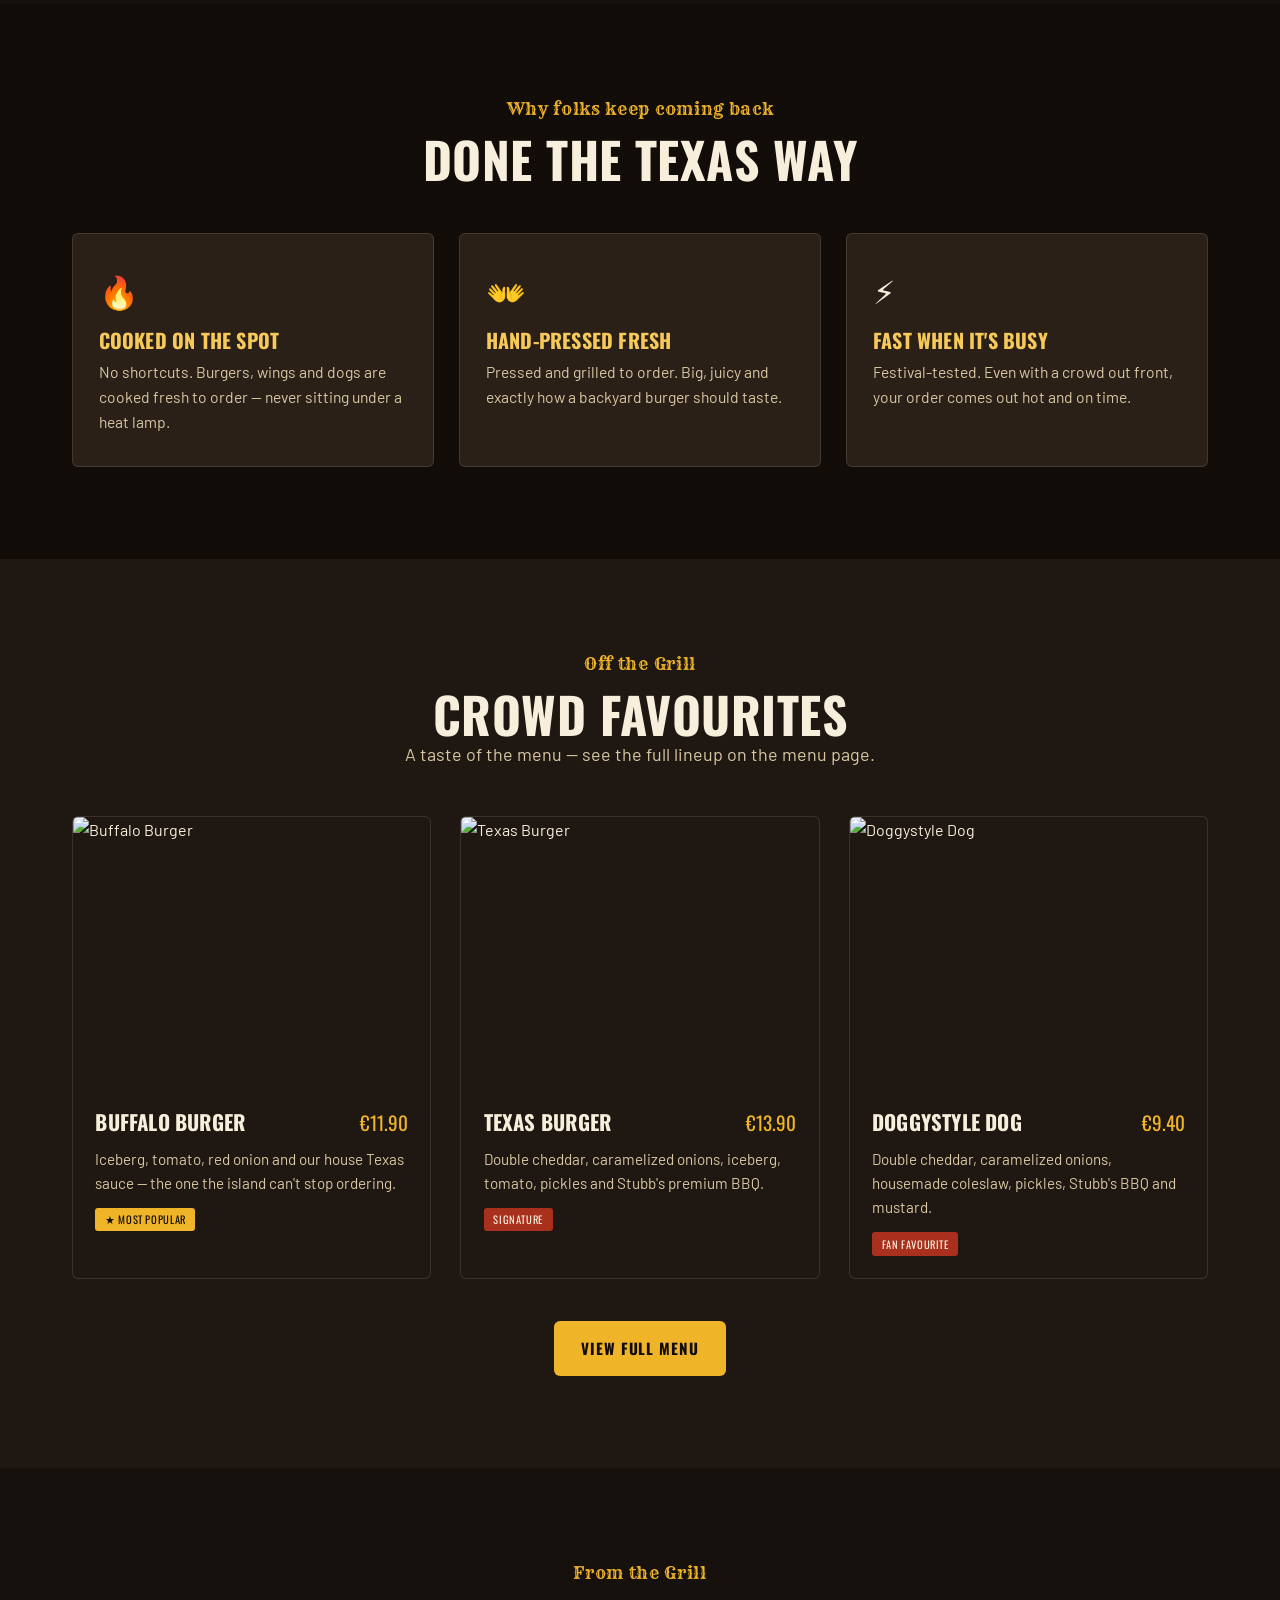
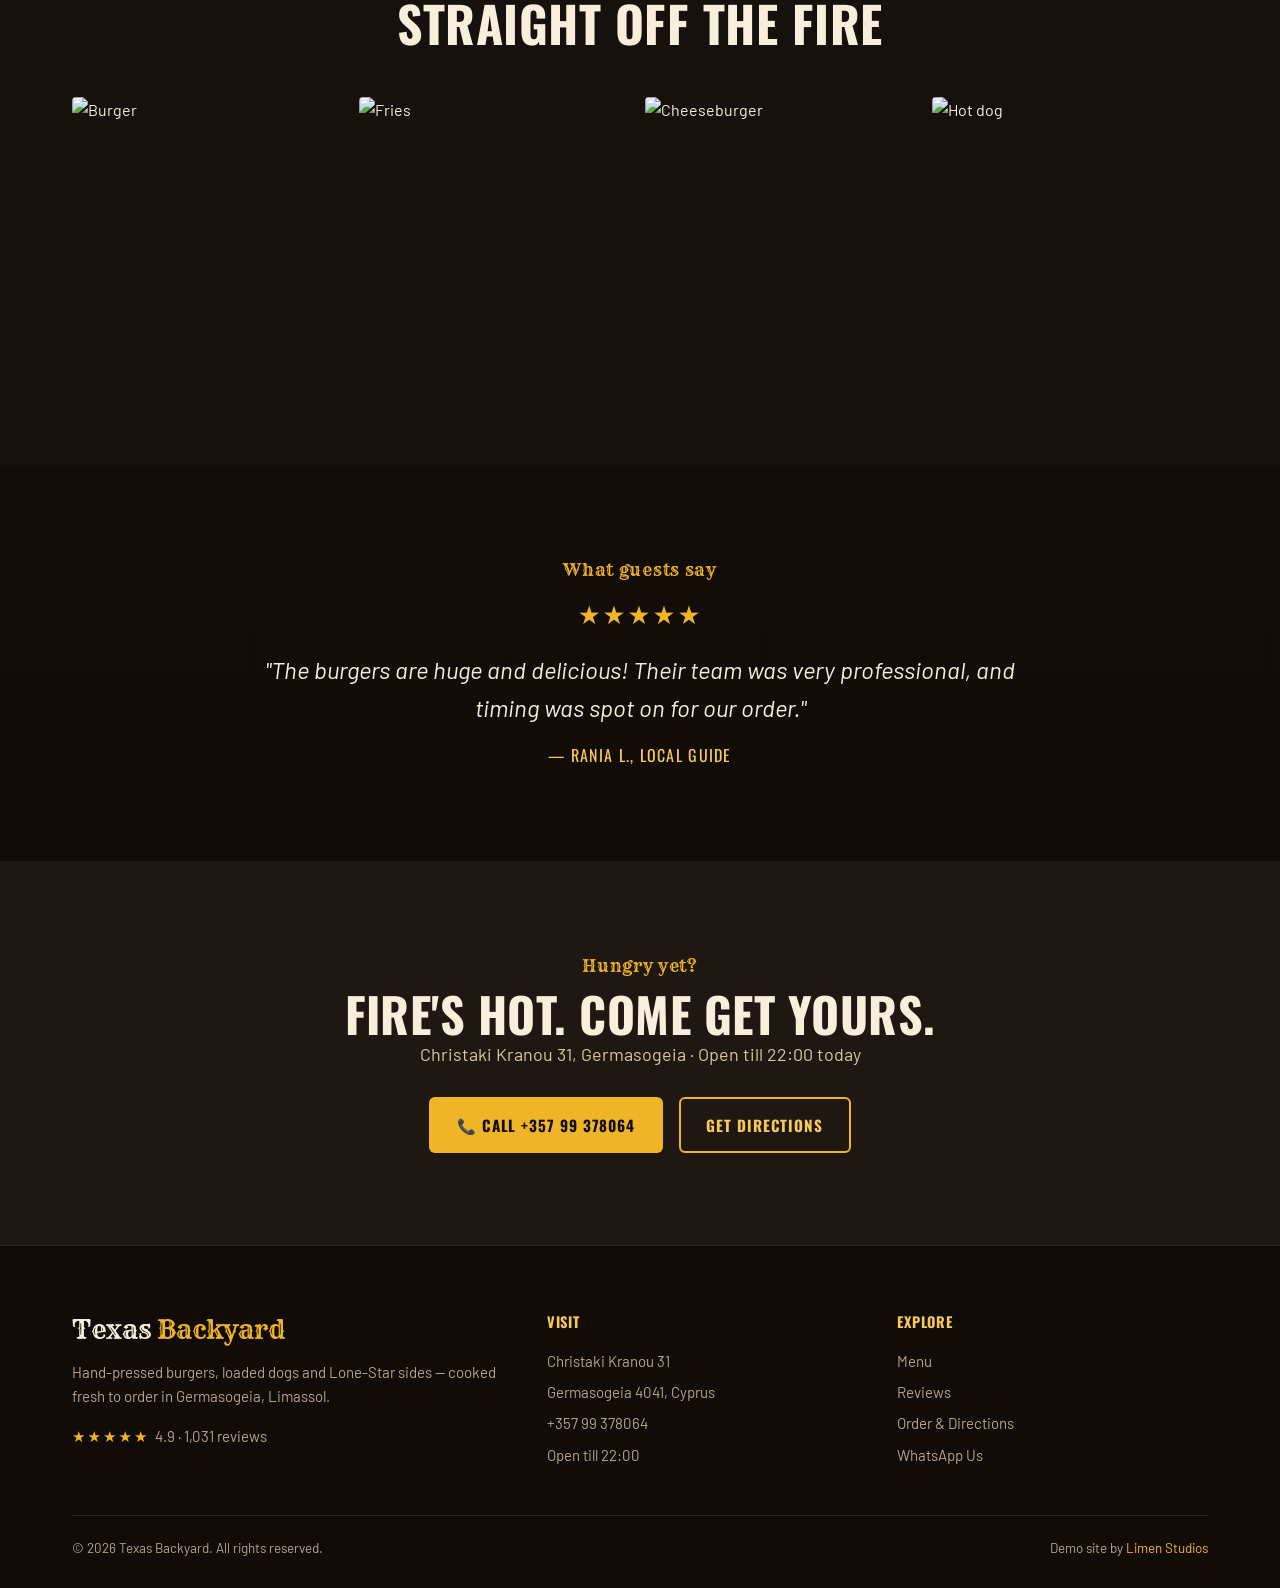
==== commit 06d69a40: "Retune copy: grilled / cooked-to-order to match how the kitchen actually cooks" ====
--- a/index.html
+++ b/index.html
@@ -3,10 +3,10 @@
 <head>
   <meta charset="UTF-8" />
   <meta name="viewport" content="width=device-width, initial-scale=1.0" />
-  <title>Texas Backyard — Low &amp; Slow BBQ Burgers in Germasogeia, Cyprus</title>
-  <meta name="description" content="Texas Backyard serves smoked, hand-pressed burgers, loaded hot dogs and Lone-Star sides in Germasogeia, Limassol. 4.9★ from 1,031 guests. Dine-in, takeaway &amp; delivery." />
-  <meta property="og:title" content="Texas Backyard — Roadhouse BBQ &amp; Burgers" />
-  <meta property="og:description" content="Smoked burgers, loaded dogs and real Texas sides in Germasogeia, Cyprus. 4.9★ (1,031 reviews)." />
+  <title>Texas Backyard — Burgers, Hot Dogs &amp; Wings in Germasogeia, Cyprus</title>
+  <meta name="description" content="Texas Backyard serves hand-pressed burgers, loaded hot dogs, fresh wings and Lone-Star sides, cooked fresh to order in Germasogeia, Limassol. 4.9★ from 1,031 guests. Dine-in, takeaway &amp; delivery." />
+  <meta property="og:title" content="Texas Backyard — Roadhouse Burgers &amp; BBQ" />
+  <meta property="og:description" content="Grilled-to-order burgers, loaded dogs and real Texas sides in Germasogeia, Cyprus. 4.9★ (1,031 reviews)." />
   <meta property="og:type" content="restaurant" />
   <link rel="preconnect" href="https://fonts.googleapis.com" />
   <link rel="preconnect" href="https://fonts.gstatic.com" crossorigin />
@@ -32,7 +32,7 @@
   </script>
 </head>
 <body>
-  <div class="promo">🔥 Smoked fresh daily — <b>open till 22:00</b> · Dine-in · Takeaway · Delivery across Germasogeia</div>
+  <div class="promo">🔥 Cooked fresh daily — <b>open till 22:00</b> · Dine-in · Takeaway · Delivery across Germasogeia</div>
 
   <header class="header">
     <div class="wrap">
@@ -41,7 +41,7 @@
           <span class="brand__mark">★</span>
           <span>
             <span class="brand__name">Texas <span>Backyard</span></span>
-            <span class="brand__sub">Smokehouse · Germasogeia</span>
+            <span class="brand__sub">Burgers &amp; BBQ · Germasogeia</span>
           </span>
         </a>
         <div class="nav__links">
@@ -61,8 +61,8 @@
     <div class="wrap">
       <div class="hero__inner">
         <span class="kicker">Real Texas BBQ · Made in Cyprus</span>
-        <h1>Low &amp; slow,<em>backyard style.</em></h1>
-        <p class="lead">Hand-pressed patties, smoked low over real wood, stacked on toasted buns and finished with house sauces. The buffalo burger that got the whole island talking — straight off the grill in Germasogeia.</p>
+        <h1>Fired up,<em>backyard style.</em></h1>
+        <p class="lead">Hand-pressed patties grilled to order, stacked on toasted buns and finished with Stubb's premium BBQ and our house Texas sauce. The buffalo burger that got the whole island talking — straight off the grill in Germasogeia.</p>
         <div class="hero__actions">
           <a class="btn btn--gold" href="menu.html">See the Menu</a>
           <a class="btn btn--ghost" href="contact.html">Order &amp; Directions</a>
@@ -79,7 +79,7 @@
   <div class="strip">
     <div class="wrap">
       <span>🍔 Hand-Pressed Daily</span>
-      <span>🪵 Real Wood Smoke</span>
+      <span>🔥 Cooked To Order</span>
       <span>🌶️ House-Made Sauces</span>
       <span>🚗 Curbside &amp; Delivery</span>
     </div>
@@ -89,11 +89,11 @@
   <section class="section">
     <div class="wrap">
       <div class="split">
-        <img src="https://images.unsplash.com/photo-1544025162-d76694265947?auto=format&fit=crop&w=1100&q=70" alt="Smoked meats on the grill" />
+        <img src="https://images.unsplash.com/photo-1544025162-d76694265947?auto=format&fit=crop&w=1100&q=70" alt="Burgers cooking on the grill" />
         <div>
           <span class="kicker">Our Story</span>
           <h2>A Texan's backyard, transplanted to Germasogeia</h2>
-          <p>Texas Backyard started the way the best food does — at a festival, feeding a hungry crowd off a smoking grill. The burgers were huge, the timing was spot on, and the line never stopped.</p>
+          <p>Texas Backyard started the way the best food does — at a festival, feeding a hungry crowd straight off a roaring grill. The burgers were huge, the timing was spot on, and the line never stopped.</p>
           <p>Today we run the same fire from our spot on Christaki Kranou. Everything's made to order: patties pressed by hand, dogs snapped fresh, sauces mixed in-house. As one proud Texan put it after his first bite — <em>"surprisingly delicious… definitely done his homework."</em></p>
           <a class="btn btn--primary" href="reviews.html">Read the Reviews</a>
         </div>
@@ -110,9 +110,9 @@
       </div>
       <div class="cards">
         <div class="card">
-          <div class="card__icon">🪵</div>
-          <h3>Real Wood Smoke</h3>
-          <p>No shortcuts. Patties and dogs get genuine smoke flavour before they ever hit the bun.</p>
+          <div class="card__icon">🔥</div>
+          <h3>Cooked On The Spot</h3>
+          <p>No shortcuts. Burgers, wings and dogs are cooked fresh to order — never sitting under a heat lamp.</p>
         </div>
         <div class="card">
           <div class="card__icon">👐</div>
@@ -212,7 +212,7 @@
       <div class="footer-grid">
         <div>
           <div class="footer__brand">Texas <span>Backyard</span></div>
-          <p>Real wood-smoked burgers, loaded dogs and Lone-Star sides — hand-made fresh in Germasogeia, Limassol.</p>
+          <p>Hand-pressed burgers, loaded dogs and Lone-Star sides — cooked fresh to order in Germasogeia, Limassol.</p>
           <p style="margin-top:1rem;"><span class="stars">★★★★★</span> &nbsp;4.9 · 1,031 reviews</p>
         </div>
         <div>
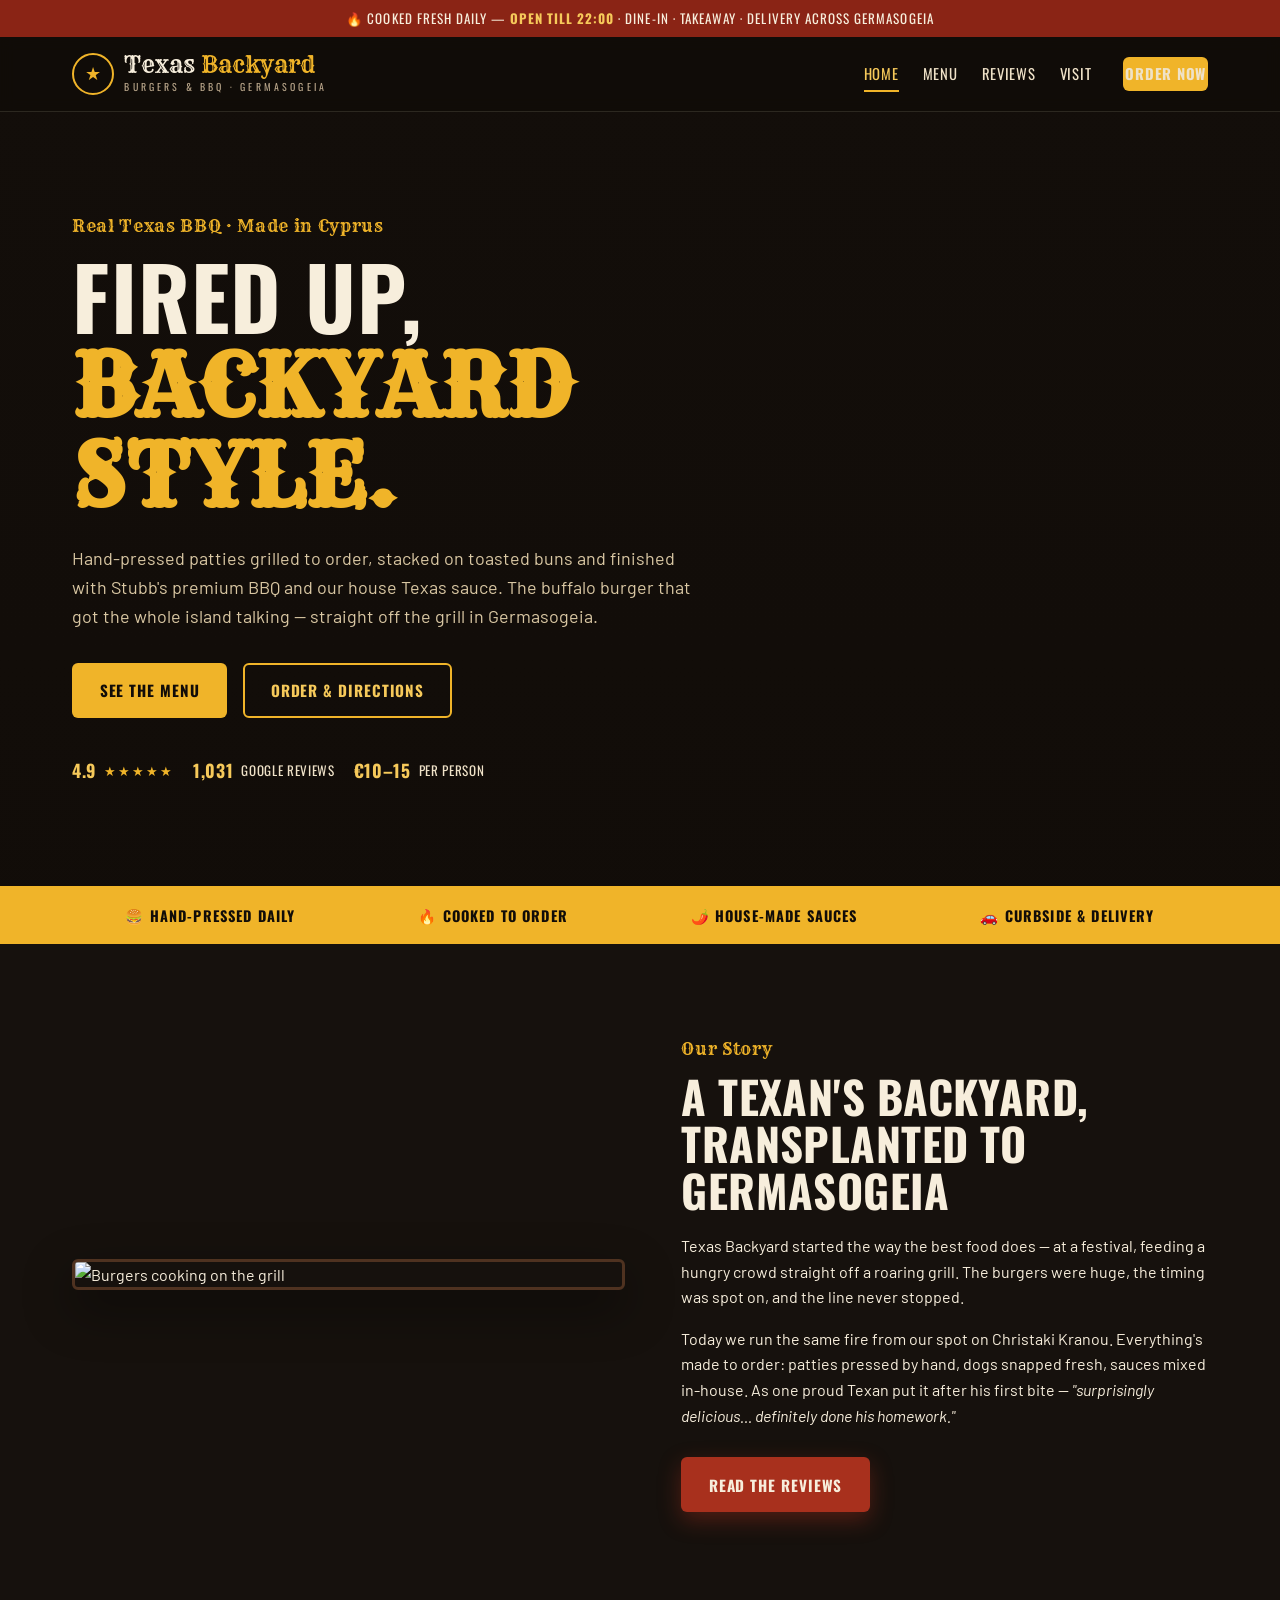
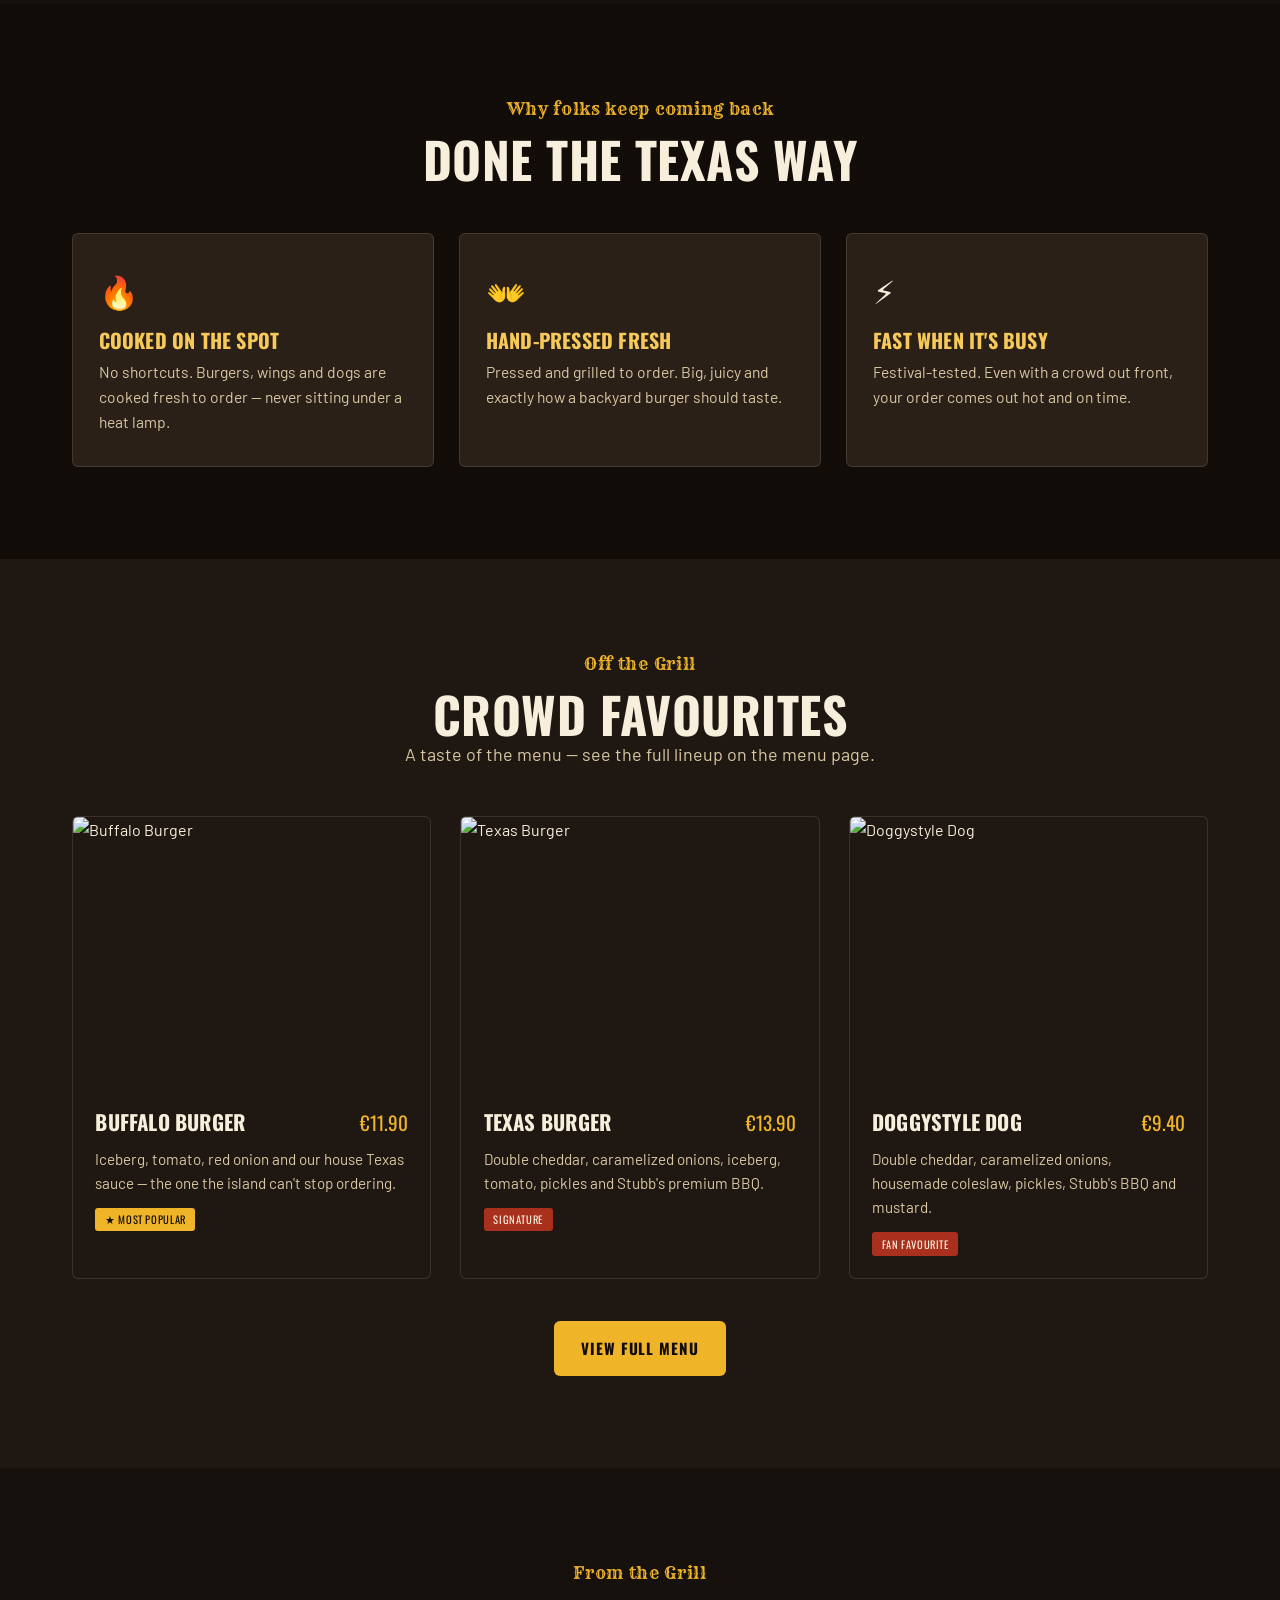
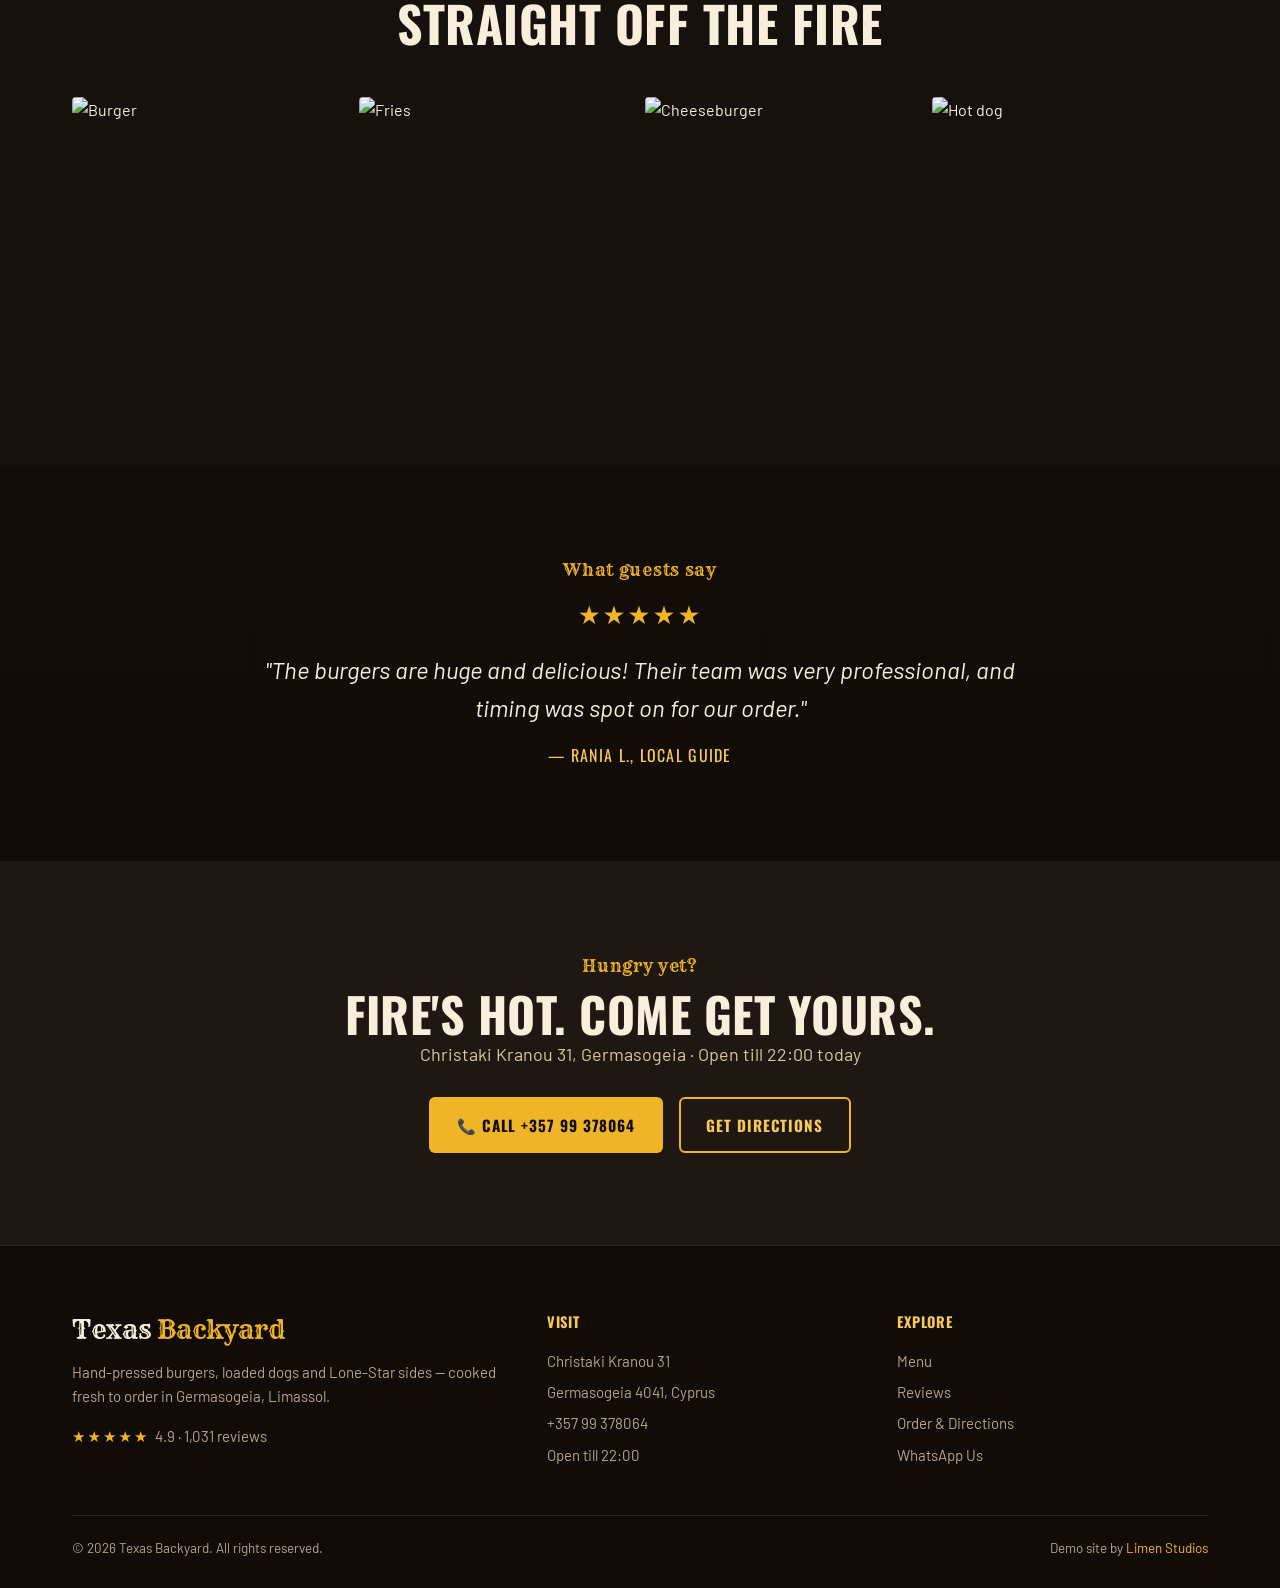
==== commit 7c61435c: "Remove floating WhatsApp button from business site" ====
--- a/index.html
+++ b/index.html
@@ -241,7 +241,6 @@
     </div>
   </footer>
 
-  <a class="wa" href="https://wa.me/35799378064" aria-label="WhatsApp" target="_blank">🟢</a>
   <script src="js/main.js"></script>
 </body>
 </html>
